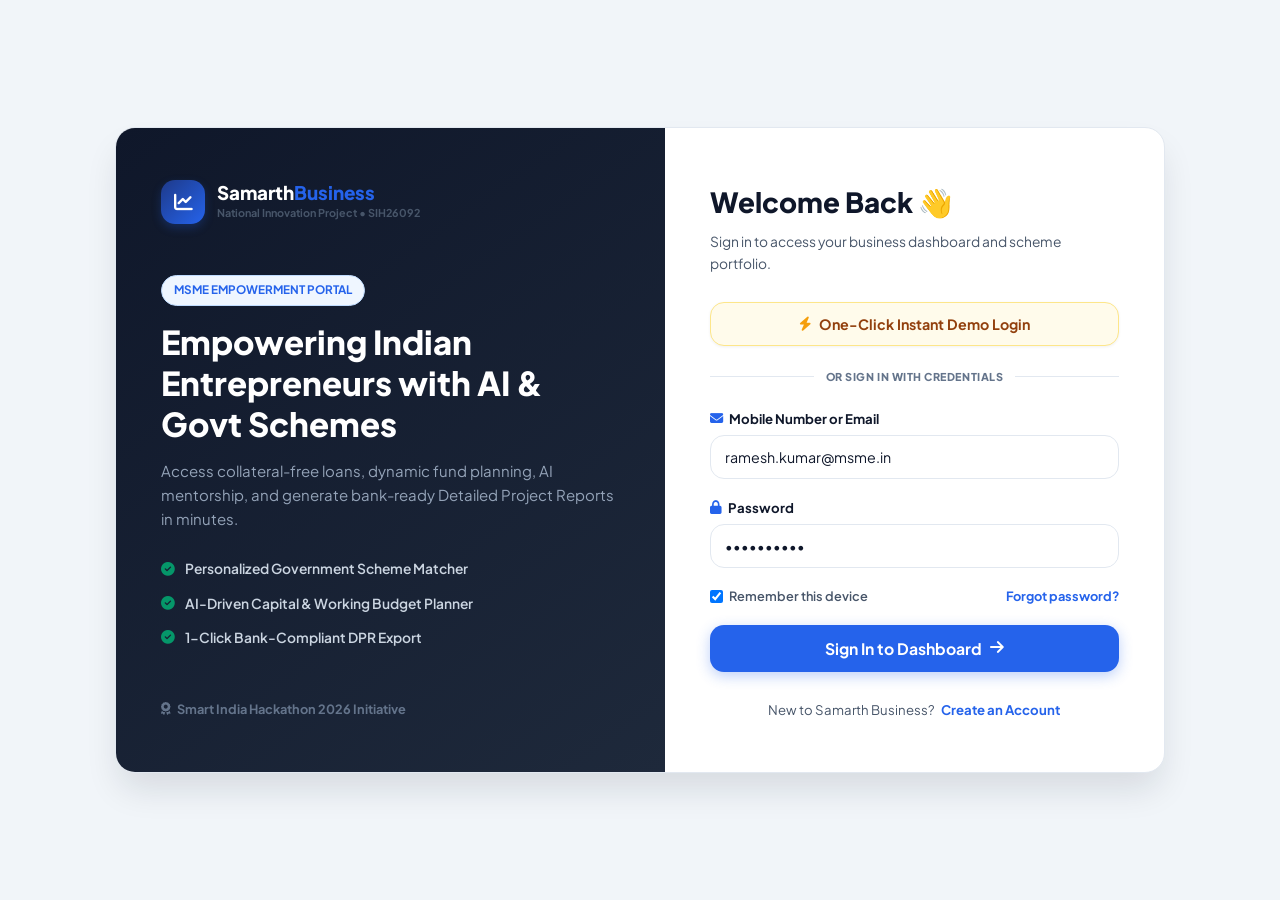
==== dashboard.html @ b52a78ce "feat: multi-page flow (login, dashboard, scheme-detail), AI dynamic budgeting & simplified Bank DPR" ====
<!DOCTYPE html>
<html lang="en">
<head>
    <meta charset="UTF-8">
    <meta name="viewport" content="width=device-width, initial-scale=1.0">
    <title>Enterprise Dashboard | Samarth Business (SIH26092)</title>

    <!-- Google Fonts: Plus Jakarta Sans -->
    <link rel="preconnect" href="https://fonts.googleapis.com">
    <link rel="preconnect" href="https://fonts.gstatic.com" crossorigin>
    <link href="https://fonts.googleapis.com/css2?family=Plus+Jakarta+Sans:wght@400;500;600;700;800&display=swap" rel="stylesheet">

    <!-- Font Awesome Icons -->
    <link rel="stylesheet" href="https://cdnjs.cloudflare.com/ajax/libs/font-awesome/6.5.1/css/all.min.css">
    <link rel="stylesheet" href="style.css">
</head>

<body>

    <!-- Toast Notification Container -->
    <div id="toast-container" class="toast-container"></div>

    <!-- ================= NAVBAR ================= -->
    <header class="navbar">
        <div class="brand">
            <div class="brand-icon">
                <i class="fa-solid fa-chart-line"></i>
            </div>
            <div>
                <h2>Samarth<span>Business</span></h2>
                <span class="sub-brand">Enterprise Dashboard • SIH26092</span>
            </div>
        </div>

        <nav class="nav-links">
            <a href="#schemes"><i class="fa-solid fa-landmark"></i> <span>Govt Schemes</span></a>
            <a href="#fund-planner"><i class="fa-solid fa-calculator"></i> <span>AI Fund Planner</span></a>
            <a href="#assistant"><i class="fa-solid fa-robot"></i> <span>AI Co-Pilot</span></a>
            <a href="#business"><i class="fa-solid fa-wallet"></i> <span>Business Ledger</span></a>
        </nav>

        <div class="nav-actions">
            <!-- User Profile Greeting & Logout -->
            <div class="user-greeting-badge">
                <i class="fa-regular fa-circle-user"></i>
                <span id="user-display-name">Ramesh Kumar</span>
            </div>
            <button id="open-dpr-nav-btn" class="btn btn-sm btn-secondary">
                <i class="fa-solid fa-file-pdf" style="color: #e11d48;"></i> <span>Bank DPR</span>
            </button>
            <button id="logout-btn" class="btn btn-sm btn-outline-danger">
                <i class="fa-solid fa-right-from-bracket"></i> <span>Logout</span>
            </button>
        </div>
    </header>


    <!-- ================= HERO ================= -->
    <section class="hero" id="home">
        <div class="hero-content">
            <div class="hero-badge">
                <span class="pulse-dot"></span>
                <span>Smart India Hackathon • SIH26092 Enterprise Hub</span>
            </div>

            <h1>
                Launch, Fund &<br>
                <span class="gradient-text">Scale Your Business.</span>
            </h1>

            <p>
                Explore collateral-free government schemes, ask AI to dynamically generate your working capital budget, and download bank-compliant 1-page Detailed Project Reports (DPR).
            </p>

            <div class="hero-buttons">
                <a href="#fund-planner" class="btn btn-primary btn-lg">
                    <i class="fa-solid fa-robot"></i> <span>AI Smart Budget Planner</span>
                </a>
                <a href="#schemes" class="btn btn-secondary btn-lg">
                    <i class="fa-solid fa-landmark"></i> <span>Explore Schemes</span>
                </a>
            </div>

            <div class="hero-highlights-strip">
                <div class="strip-item"><i class="fa-solid fa-check-circle"></i> AI-Optimized Budgeting</div>
                <div class="strip-item"><i class="fa-solid fa-check-circle"></i> 15% - 35% Govt Subsidies</div>
                <div class="strip-item"><i class="fa-solid fa-check-circle"></i> Simplified Bank DPR</div>
            </div>
        </div>

        <div class="hero-dashboard-preview">
            <div class="preview-header">
                <div class="window-dots">
                    <span></span><span></span><span></span>
                </div>
                <span class="preview-title"><i class="fa-solid fa-circle-check" style="color: var(--emerald);"></i> Live Business Readiness</span>
            </div>

            <div class="preview-cards">
                <div class="p-card stat-blue">
                    <div class="p-card-header">
                        <span>SCHEME ELIGIBILITY</span>
                        <i class="fa-solid fa-award"></i>
                    </div>
                    <h4>PMEGP & Mudra Loan Fit</h4>
                    <div class="badge-pill pill-success"><i class="fa-solid fa-circle-check"></i> 90% Match Score</div>
                </div>

                <div class="p-card stat-emerald">
                    <div class="p-card-header">
                        <span>AI CAPITAL ALLOCATION</span>
                        <i class="fa-solid fa-chart-pie"></i>
                    </div>
                    <h4>Total Budget: ₹6,50,000</h4>
                    <div class="progress-bar-mini">
                        <div class="fill" style="width: 80%;"></div>
                    </div>
                    <small>AI optimized for Retail / Grocery Trade</small>
                </div>

                <div class="p-card stat-purple">
                    <div class="p-card-header">
                        <span>BANK PROPOSAL</span>
                        <i class="fa-solid fa-file-pdf" style="color: var(--rose);"></i>
                    </div>
                    <h4>"1-Page Bank DPR Ready"</h4>
                    <p class="p-subtext">Click below to generate and save clean PDF.</p>
                </div>
            </div>
        </div>
    </section>


    <!-- ================= PROFILE ================= -->
    <section class="profile-section" id="profile">
        <div class="section-heading">
            <span class="section-tag">STEP 1 • ENTERPRISE PROFILE</span>
            <h2>Business & Promoter Information</h2>
            <p>Your details help our AI customize your capital allocation and identify eligible government subsidies.</p>
        </div>

        <div class="profile-card-wrapper">
            <form id="profile-form" class="form-grid">
                <div class="form-group">
                    <label for="prof-name"><i class="fa-regular fa-user"></i> Full Name</label>
                    <input type="text" id="prof-name" placeholder="e.g. Ramesh Kumar" required value="Ramesh Kumar">
                </div>

                <div class="form-group">
                    <label for="prof-contact"><i class="fa-solid fa-phone"></i> Mobile Number / Email</label>
                    <input type="text" id="prof-contact" placeholder="e.g. 9876543210" required value="9876543210">
                </div>

                <div class="form-group">
                    <label for="prof-stage"><i class="fa-solid fa-rocket"></i> Business Stage</label>
                    <select id="prof-stage">
                        <option value="New Business">New Business (Idea / Startup)</option>
                        <option value="Existing Business">Existing Business (Expansion)</option>
                    </select>
                </div>

                <div class="form-group">
                    <label for="prof-category"><i class="fa-solid fa-users"></i> Social Category (For Subsidies)</label>
                    <select id="prof-category">
                        <option value="General">General</option>
                        <option value="OBC">OBC (Other Backward Class)</option>
                        <option value="SC/ST">SC / ST (Special Benefits)</option>
                        <option value="Women Entrepreneur">Women Entrepreneur</option>
                        <option value="Minority">Minority Community</option>
                    </select>
                </div>

                <div class="form-group">
                    <label for="prof-interest"><i class="fa-solid fa-store"></i> Industry / Sector</label>
                    <input type="text" id="prof-interest" placeholder="e.g. Grocery, Garments, Cloud Kitchen, Services" value="Grocery & Retail Store">
                </div>

                <div class="form-group">
                    <label for="prof-savings"><i class="fa-solid fa-piggy-bank"></i> Own Investment / Savings (₹)</label>
                    <input type="number" id="prof-savings" placeholder="e.g. 150000" value="150000">
                </div>

                <div class="form-group">
                    <label for="prof-income"><i class="fa-solid fa-receipt"></i> Annual Family Income (₹)</label>
                    <input type="number" id="prof-income" placeholder="e.g. 300000" value="300000">
                </div>

                <div class="form-group">
                    <label for="prof-location"><i class="fa-solid fa-location-dot"></i> City & State</label>
                    <input type="text" id="prof-location" placeholder="e.g. Lucknow, Uttar Pradesh" value="Lucknow, Uttar Pradesh">
                </div>

                <div class="form-actions-full">
                    <button type="submit" class="btn btn-primary btn-lg">
                        <i class="fa-solid fa-check"></i> Save & Sync with AI Planner
                    </button>
                    <span class="security-note"><i class="fa-solid fa-lock"></i> Saved securely in your browser session.</span>
                </div>
            </form>
        </div>
    </section>


    <!-- ================= SCHEMES ================= -->
    <section class="schemes-section" id="schemes">
        <div class="section-heading">
            <span class="section-tag">STEP 2 • GOVERNMENT SCHEMES</span>
            <h2>Curated Government Schemes</h2>
            <p>Tap on any scheme to open its dedicated guidelines page with document checklists and official application portals:</p>
        </div>

        <!-- Scheme Filters -->
        <div class="scheme-filters">
            <button class="filter-btn active" data-filter="all"><i class="fa-solid fa-list"></i> All Schemes</button>
            <button class="filter-btn" data-filter="loan"><i class="fa-solid fa-shield"></i> Collateral-Free Loans</button>
            <button class="filter-btn" data-filter="subsidy"><i class="fa-solid fa-tags"></i> Government Subsidies</button>
            <button class="filter-btn" data-filter="micro"><i class="fa-solid fa-cart-shopping"></i> Micro / Street Retail</button>
        </div>

        <div class="scheme-grid" id="scheme-list-container">
            <!-- Populated dynamically via script.js -->
        </div>
    </section>


    <!-- ================= FUND PLANNER WITH AI BUDGETING ================= -->
    <section class="fund-section" id="fund-planner">
        <div class="section-heading">
            <span class="section-tag">STEP 3 • AI CAPITAL ARCHITECT</span>
            <h2>AI-Powered Capital Utilization Planner</h2>
            <p>Chat with AI or specify your trade to automatically calculate industry-specific capital allocation:</p>
        </div>

        <!-- AI Budget Prompt Box -->
        <div class="ai-budget-prompt-card">
            <div class="ai-prompt-header">
                <div class="prompt-icon"><i class="fa-solid fa-brain"></i></div>
                <div>
                    <h3>Ask AI to Plan Your Budget</h3>
                    <p>Describe your business idea and target budget, and our AI will calculate the ideal allocation for stock, machinery, and reserve.</p>
                </div>
            </div>

            <div class="ai-prompt-input-row">
                <input type="text" id="ai-budget-trade-input" placeholder="e.g. I want to start a small Grocery Store with ₹5 Lakhs, or a Cloud Kitchen with ₹3 Lakhs...">
                <button id="ai-generate-budget-btn" class="btn btn-primary">
                    <i class="fa-solid fa-wand-magic-sparkles"></i> <span>Generate AI Budget</span>
                </button>
            </div>

            <!-- Quick Trade Chips -->
            <div class="trade-preset-chips">
                <span class="trade-chip" data-trade="grocery" data-amount="500000"><i class="fa-solid fa-store"></i> Retail Grocery Shop (₹5L)</span>
                <span class="trade-chip" data-trade="food" data-amount="350000"><i class="fa-solid fa-utensils"></i> Cloud Kitchen / Fast Food (₹3.5L)</span>
                <span class="trade-chip" data-trade="manufacturing" data-amount="1000000"><i class="fa-solid fa-gears"></i> Small Fabrication / Mfg (₹10L)</span>
                <span class="trade-chip" data-trade="garments" data-amount="450000"><i class="fa-solid fa-shirt"></i> Garment Boutique (₹4.5L)</span>
            </div>

            <!-- AI Recommendation Insight Banner (Hidden by default, shown when AI runs) -->
            <div id="ai-budget-explanation" class="ai-explanation-box" style="display: none;">
                <i class="fa-solid fa-lightbulb"></i>
                <div id="ai-explanation-text">
                    <!-- Dynamic text inserted by script.js -->
                </div>
            </div>
        </div>

        <div class="fund-dashboard">
            <!-- Left: Dynamic Inputs -->
            <div class="fund-inputs-card">
                <h3><i class="fa-solid fa-sliders"></i> Capital Inputs</h3>

                <div class="slider-control">
                    <div class="slider-header">
                        <label>Expected / Sanctioned Bank Loan</label>
                        <span id="display-loan-amount" class="stat-highlight">₹5,00,000</span>
                    </div>
                    <input type="range" id="loan-range" min="50000" max="2500000" step="25000" value="500000">
                    <small class="slider-hint">Drag slider to adjust expected loan amount</small>
                </div>

                <div class="slider-control">
                    <div class="slider-header">
                        <label>Your Personal Investment (Savings)</label>
                        <span id="display-savings-amount" class="stat-highlight">₹1,50,000</span>
                    </div>
                    <input type="range" id="savings-range" min="10000" max="1000000" step="10000" value="150000">
                    <small class="slider-hint">Drag slider to set your personal equity contribution</small>
                </div>

                <div class="total-funds-display">
                    <div>
                        <span>TOTAL WORKING CAPITAL</span>
                        <h2 id="total-fund-value">₹6,50,000</h2>
                    </div>
                    <div class="badge-pill pill-indigo">
                        <i class="fa-solid fa-calculator"></i> Live Calculated
                    </div>
                </div>

                <!-- 1-Click Simplified Bank DPR CTA Button -->
                <div class="dpr-cta-box">
                    <div>
                        <strong>Simplified 1-Page Bank DPR</strong>
                        <p>Export a clean, simplified Detailed Project Report for bank loan credit approval.</p>
                    </div>
                    <button id="open-dpr-modal-btn" class="btn btn-primary">
                        <i class="fa-solid fa-file-pdf"></i> View & Download Bank DPR (PDF)
                    </button>
                </div>
            </div>

            <!-- Right: Dynamic Visual Allocation -->
            <div class="fund-breakdown-card">
                <div class="breakdown-header">
                    <h3><i class="fa-solid fa-chart-pie"></i> Capital Allocation Breakdown</h3>
                    <span id="current-trade-badge" class="badge-pill pill-indigo">Standard MSME Model</span>
                </div>

                <div class="breakdown-list" id="allocation-items">
                    <!-- Dynamic rows inserted by script.js -->
                </div>
            </div>
        </div>
    </section>


    <!-- ================= AI ASSISTANT ================= -->
    <section class="assistant-section" id="assistant">
        <div class="assistant-wrapper">
            <div class="assistant-header">
                <div class="ai-avatar">
                    <i class="fa-solid fa-robot"></i>
                </div>
                <div>
                    <h2>Samarth AI Business Advisor</h2>
                    <p>24/7 intelligent answers on Indian business regulations, loan guidelines, and retail strategies.</p>
                </div>
                <div class="ai-status">
                    <span class="online-indicator"></span> Online 24/7
                </div>
            </div>

            <!-- Chat Window -->
            <div class="chat-viewport" id="chat-messages">
                <div class="chat-bubble bot">
                    <div class="bubble-icon"><i class="fa-solid fa-robot"></i></div>
                    <div class="bubble-content">
                        <strong>Hello!</strong> I am your Samarth AI Business Assistant. You can ask me about government schemes, bank DPR requirements, or tell me your business idea so I can customize your budget!
                    </div>
                </div>
            </div>

            <!-- Quick Suggestions -->
            <div class="suggestion-chips">
                <span class="chip" data-prompt="What are the eligibility criteria for Mudra Loan?"><i class="fa-solid fa-hand-holding-dollar"></i> Mudra Loan eligibility</span>
                <span class="chip" data-prompt="How much subsidy is provided under PMEGP scheme?"><i class="fa-solid fa-percent"></i> PMEGP subsidy details</span>
                <span class="chip" data-prompt="How to calculate retail profit margin?"><i class="fa-solid fa-coins"></i> Margin calculation</span>
                <span class="chip" data-prompt="What are the requirements for a bank DPR report?"><i class="fa-solid fa-file-invoice"></i> Bank DPR checklist</span>
            </div>

            <!-- Input Box -->
            <div class="chat-input-bar">
                <input type="text" id="ai-user-query" placeholder="Ask any question about schemes, bank loans, or retail business...">
                <button id="ai-submit-btn" class="btn btn-primary">
                    <span>Send</span> <i class="fa-solid fa-paper-plane"></i>
                </button>
            </div>
        </div>
    </section>


    <!-- ================= BUSINESS MANAGEMENT ================= -->
    <section class="business-section" id="business">
        <div class="section-heading">
            <span class="section-tag">DAILY BOOKKEEPING</span>
            <h2>Business Health & Financial Ledger</h2>
            <p>Record daily sales and overheads to automatically monitor your operating margins and net profit:</p>
        </div>

        <div class="business-dashboard-grid">
            <div class="kpi-card stat-sales">
                <div class="kpi-top">
                    <span>TOTAL SALES</span>
                    <i class="fa-solid fa-arrow-trend-up"></i>
                </div>
                <h3 id="stat-sales-val">₹85,000</h3>
                <span class="trend-badge positive">+14.2% Growth</span>
            </div>

            <div class="kpi-card stat-purchases">
                <div class="kpi-top">
                    <span>INVENTORY PURCHASES</span>
                    <i class="fa-solid fa-boxes-stacked"></i>
                </div>
                <h3 id="stat-purchases-val">₹48,000</h3>
                <span class="trend-badge neutral">Stock Maintained</span>
            </div>

            <div class="kpi-card stat-expenses">
                <div class="kpi-top">
                    <span>OPERATING EXPENSES</span>
                    <i class="fa-solid fa-receipt"></i>
                </div>
                <h3 id="stat-expenses-val">₹11,000</h3>
                <span class="trend-badge warning">Rent & Utilities</span>
            </div>

            <div class="kpi-card stat-profit">
                <div class="kpi-top">
                    <span>ESTIMATED NET PROFIT</span>
                    <i class="fa-solid fa-circle-check"></i>
                </div>
                <h3 id="stat-profit-val">₹26,000</h3>
                <span class="trend-badge positive font-bold">Healthy Margin (30.5%)</span>
            </div>
        </div>

        <!-- Quick Entry Form -->
        <div class="quick-entry-container">
            <h4><i class="fa-solid fa-plus-circle"></i> Quick Transaction Logger</h4>
            <div class="quick-form-row">
                <input type="text" id="txn-desc" placeholder="Description (e.g. Supplier payment, Shop rent)">
                <select id="txn-type">
                    <option value="sale">Sale / Revenue (Income +)</option>
                    <option value="purchase">Inventory Purchase (Stock -)</option>
                    <option value="expense">Operating Expense (Rent/Bills -)</option>
                </select>
                <input type="number" id="txn-amount" placeholder="Amount (₹)">
                <button id="add-txn-btn" class="btn btn-secondary">
                    <i class="fa-solid fa-plus"></i> Record Entry
                </button>
            </div>
        </div>
    </section>


    <!-- ================= FOOTER ================= -->
    <footer class="footer">
        <div class="footer-inner">
            <div class="footer-brand">
                <div class="brand">
                    <div class="brand-icon">
                        <i class="fa-solid fa-chart-line"></i>
                    </div>
                    <div>
                        <h2>Samarth<span>Business</span></h2>
                        <span class="sub-brand">National Project • SIH26092</span>
                    </div>
                </div>
                <p>Empowering micro and small enterprises across India with AI-powered capital budgeting, scheme linkage, and bank proposals.</p>
            </div>

            <div class="footer-links">
                <strong>Platform Navigation</strong>
                <a href="#schemes">Government Schemes</a>
                <a href="#fund-planner">AI Fund Planner</a>
                <a href="#assistant">AI Assistant</a>
                <a href="#business">Business Ledger</a>
            </div>

            <div class="footer-official">
                <strong>Smart India Hackathon</strong>
                <p class="sih-tag"><i class="fa-solid fa-award"></i> Problem Statement ID: SIH26092</p>
                <p class="copyright">© 2026 Samarth Business Platform. Dedicated to Indian MSME growth.</p>
            </div>
        </div>
    </footer>


    <!-- ==========================================================================
         SIMPLIFIED OFFICIAL BANK DPR (DETAILED PROJECT REPORT) MODAL
         ========================================================================== -->
    <div id="dpr-modal-overlay" class="dpr-modal-overlay">
        <div class="dpr-modal-content">
            <!-- Modal Actions Bar (Hidden in Print) -->
            <div class="dpr-modal-bar no-print">
                <div class="dpr-modal-title">
                    <i class="fa-solid fa-file-pdf" style="color: var(--rose);"></i>
                    <span>Simplified Bank DPR (1-Page Credit Report)</span>
                </div>
                <div class="dpr-modal-buttons">
                    <button id="dpr-print-btn" class="btn btn-primary btn-sm">
                        <i class="fa-solid fa-print"></i> Print / Save as PDF
                    </button>
                    <button id="dpr-close-btn" class="btn btn-secondary btn-sm">
                        <i class="fa-solid fa-xmark"></i> Close
                    </button>
                </div>
            </div>

            <!-- Simplified Printable Official Bank Document -->
            <div class="dpr-printable-doc" id="dpr-printable-doc">
                <div class="dpr-doc-header">
                    <div class="dpr-emblem-box">
                        <i class="fa-solid fa-landmark"></i>
                        <span>MSME CREDIT</span>
                    </div>
                    <div class="dpr-header-center">
                        <h2>PROJECT CREDIT REPORT (DPR)</h2>
                        <h4>FOR MICRO & SMALL ENTERPRISE LOAN APPLICATION</h4>
                        <p>Prepared under Samarth Business Platform • SIH26092</p>
                    </div>
                    <div class="dpr-header-meta">
                        <span id="dpr-ref-no">REF: SIH-DPR-2026-089</span>
                        <span id="dpr-date">Date: 01/10/2026</span>
                        <span class="badge-status">STATUS: SUBMISSION READY</span>
                    </div>
                </div>

                <div class="dpr-divider"></div>

                <!-- 1. Promoter & Business Details -->
                <div class="dpr-section">
                    <h3 class="dpr-sec-title">1. APPLICANT & BUSINESS PROFILE</h3>
                    <table class="dpr-table">
                        <tr>
                            <td><strong>Promoter Name:</strong></td>
                            <td id="dpr-promoter-name">Ramesh Kumar</td>
                            <td><strong>Business Stage:</strong></td>
                            <td id="dpr-promoter-stage">New Business (Startup)</td>
                        </tr>
                        <tr>
                            <td><strong>Mobile / Email:</strong></td>
                            <td id="dpr-promoter-contact">9876543210</td>
                            <td><strong>Social Category:</strong></td>
                            <td id="dpr-promoter-category">General / MSME</td>
                        </tr>
                        <tr>
                            <td><strong>Industry / Trade:</strong></td>
                            <td id="dpr-promoter-sector">Retail Grocery Store</td>
                            <td><strong>Location:</strong></td>
                            <td id="dpr-promoter-location">Lucknow, Uttar Pradesh</td>
                        </tr>
                    </table>
                </div>

                <!-- 2. Project Cost & Means of Finance -->
                <div class="dpr-section">
                    <h3 class="dpr-sec-title">2. MEANS OF FINANCE</h3>
                    <table class="dpr-table">
                        <thead>
                            <tr>
                                <th>Funding Component</th>
                                <th>Amount (₹)</th>
                                <th>Share (%)</th>
                                <th>Financing Remarks</th>
                            </tr>
                        </thead>
                        <tbody>
                            <tr>
                                <td><strong>Promoter's Equity (Own Savings)</strong></td>
                                <td id="dpr-val-savings">₹1,50,000</td>
                                <td id="dpr-pct-savings">23.08%</td>
                                <td>Promoter Margin Money (Available in Account)</td>
                            </tr>
                            <tr>
                                <td><strong>Term / Working Capital Loan Required</strong></td>
                                <td id="dpr-val-loan">₹5,00,000</td>
                                <td id="dpr-pct-loan">76.92%</td>
                                <td>Requested Credit Facility from Bank</td>
                            </tr>
                            <tr class="table-total-row">
                                <td><strong>TOTAL PROJECT OUTLAY</strong></td>
                                <td id="dpr-val-total">₹6,50,000</td>
                                <td>100.00%</td>
                                <td><strong>Debt-Equity Ratio: <span id="dpr-der-ratio">3.33 : 1</span></strong></td>
                            </tr>
                        </tbody>
                    </table>
                </div>

                <!-- 3. Simplified Budget Allocation -->
                <div class="dpr-section">
                    <h3 class="dpr-sec-title">3. CAPITAL ALLOCATION & UTILIZATION</h3>
                    <table class="dpr-table">
                        <thead>
                            <tr>
                                <th>Item Description</th>
                                <th>Allocation Purpose</th>
                                <th>Share (%)</th>
                                <th>Amount (₹)</th>
                            </tr>
                        </thead>
                        <tbody id="dpr-allocation-tbody">
                            <!-- Populated dynamically via script.js -->
                        </tbody>
                    </table>
                </div>

                <!-- 4. Government Scheme & Subsidy Linkage -->
                <div class="dpr-section">
                    <h3 class="dpr-sec-title">4. GOVERNMENT SCHEME LINKAGE</h3>
                    <div class="dpr-scheme-box">
                        <div class="dpr-scheme-col">
                            <strong>Target Scheme:</strong>
                            <span id="dpr-scheme-name">Pradhan Mantri Mudra Yojana (PMMY)</span>
                        </div>
                        <div class="dpr-scheme-col">
                            <strong>Subsidy / Benefit:</strong>
                            <span id="dpr-scheme-subsidy" style="color: #059669; font-weight: 700;">Collateral-Free Institutional Loan</span>
                        </div>
                        <div class="dpr-scheme-col">
                            <strong>Security Status:</strong>
                            <span>Exempt under CGTMSE / PMMY Guidelines</span>
                        </div>
                    </div>
                </div>

                <!-- 5. Simplified Signatures -->
                <div class="dpr-section dpr-sign-section">
                    <div class="dpr-sign-box">
                        <p>I confirm that the above project cost and funding figures reflect my business requirements.</p>
                        <div class="dpr-sign-line">
                            <strong>Signature of Applicant</strong>
                        </div>
                    </div>

                    <div class="dpr-sign-box">
                        <p>Verified for credit appraisal under MSME Priority Sector Lending.</p>
                        <div class="dpr-sign-line">
                            <strong>Branch Manager / Credit Officer Stamp</strong>
                        </div>
                    </div>
                </div>

                <div class="dpr-footer-note">
                    <p>Report generated via Samarth Business Platform (SIH26092). Formatted to standard Indian Banking Credit Guidelines.</p>
                </div>
            </div>
        </div>
    </div>

    <script src="script.js"></script>
    <script>
        // Check session: if not logged in, redirect to login.html
        const session = localStorage.getItem("samarth_user_session");
        if (!session) {
            window.location.href = "login.html";
        } else {
            try {
                const user = JSON.parse(session);
                if (user.name) {
                    document.getElementById("user-display-name").textContent = user.name;
                    const profName = document.getElementById("prof-name");
                    if (profName && !profName.value) profName.value = user.name;
                }
            } catch(e) {}
        }

        // Logout
        document.getElementById("logout-btn").addEventListener("click", () => {
            localStorage.removeItem("samarth_user_session");
            window.location.href = "login.html";
        });
    </script>
</body>
</html>
---- style.css ----
/* ==========================================================================
   SAMARTH BUSINESS (SIH26092) - COMPREHENSIVE MULTI-PAGE STYLESHEET
   ========================================================================== */

:root {
    --primary: #2563eb;
    --primary-hover: #1d4ed8;
    --primary-light: #eff6ff;
    --primary-glow: rgba(37, 99, 235, 0.15);

    --dark: #0f172a;
    --slate: #1e293b;
    --text-main: #1e293b;
    --text-muted: #475569;
    --text-light: #64748b;

    --bg-page: #f8fafc;
    --bg-card: #ffffff;
    --bg-card-subtle: #f1f5f9;

    --emerald: #059669;
    --emerald-light: #ecfdf5;
    --purple: #7c3aed;
    --purple-light: #f5f3ff;
    --amber: #d97706;
    --amber-light: #fffbeb;
    --rose: #e11d48;
    --rose-light: #fff1f2;

    --border: #e2e8f0;
    --border-hover: #cbd5e1;

    --radius-sm: 8px;
    --radius-md: 14px;
    --radius-lg: 20px;
    --radius-full: 9999px;

    --shadow-sm: 0 1px 3px 0 rgba(0, 0, 0, 0.06);
    --shadow-md: 0 4px 10px -2px rgba(15, 23, 42, 0.08);
    --shadow-lg: 0 12px 28px -4px rgba(15, 23, 42, 0.09);
    --shadow-xl: 0 20px 35px -5px rgba(15, 23, 42, 0.12);

    --font: 'Plus Jakarta Sans', system-ui, -apple-system, sans-serif;
    --transition: all 0.25s cubic-bezier(0.4, 0, 0.2, 1);
}

/* Base Reset */
* {
    margin: 0;
    padding: 0;
    box-sizing: border-box;
}

html {
    scroll-behavior: smooth;
    font-size: 15px;
}

body {
    font-family: var(--font);
    background-color: var(--bg-page);
    color: var(--text-main);
    line-height: 1.6;
    overflow-x: hidden;
    -webkit-font-smoothing: antialiased;
}

a {
    text-decoration: none;
    color: inherit;
    transition: var(--transition);
}

button, input, select {
    font-family: inherit;
}

/* Typography & Titles */
.gradient-text {
    background: linear-gradient(135deg, #1d4ed8 0%, #2563eb 50%, #059669 100%);
    -webkit-background-clip: text;
    -webkit-text-fill-color: transparent;
}

.section-heading {
    margin-bottom: 2.5rem;
}

.section-heading.text-center {
    text-align: center;
}

.section-heading h2 {
    font-size: 2.1rem;
    font-weight: 800;
    color: var(--dark);
    letter-spacing: -0.02em;
    margin-top: 0.5rem;
    margin-bottom: 0.5rem;
}

.section-heading p {
    font-size: 1.05rem;
    color: var(--text-muted);
    max-width: 650px;
}

.section-heading.text-center p {
    margin-left: auto;
    margin-right: auto;
}

.section-tag {
    display: inline-block;
    font-size: 0.78rem;
    font-weight: 800;
    text-transform: uppercase;
    letter-spacing: 0.08em;
    color: var(--primary);
    background: var(--primary-light);
    padding: 5px 14px;
    border-radius: var(--radius-full);
    border: 1px solid #bfdbfe;
}

/* Buttons */
.btn {
    display: inline-flex;
    align-items: center;
    justify-content: center;
    gap: 8px;
    font-weight: 700;
    font-size: 0.95rem;
    padding: 11px 22px;
    border-radius: var(--radius-md);
    cursor: pointer;
    border: none;
    transition: var(--transition);
    text-align: center;
}

.btn-sm {
    padding: 8px 16px;
    font-size: 0.85rem;
}

.btn-lg {
    padding: 14px 26px;
    font-size: 1.05rem;
}

.btn-primary {
    background: var(--primary);
    color: #ffffff;
    box-shadow: 0 4px 14px rgba(37, 99, 235, 0.3);
}

.btn-primary:hover {
    background: var(--primary-hover);
    transform: translateY(-2px);
    box-shadow: 0 6px 20px rgba(37, 99, 235, 0.4);
}

.btn-secondary {
    background: #ffffff;
    color: var(--dark);
    border: 1.5px solid var(--border);
    box-shadow: var(--shadow-sm);
}

.btn-secondary:hover {
    background: var(--bg-card-subtle);
    border-color: var(--border-hover);
    transform: translateY(-2px);
}

.btn-outline-danger {
    background: #ffffff;
    color: var(--rose);
    border: 1.5px solid #fecdd3;
}

.btn-outline-danger:hover {
    background: var(--rose-light);
    border-color: var(--rose);
}

.full-btn {
    width: 100%;
}

/* Badges */
.badge-pill {
    display: inline-flex;
    align-items: center;
    gap: 6px;
    padding: 5px 12px;
    font-size: 0.78rem;
    font-weight: 700;
    border-radius: var(--radius-full);
}

.pill-success {
    background: var(--emerald-light);
    color: var(--emerald);
    border: 1px solid #a7f3d0;
}

.pill-indigo {
    background: var(--primary-light);
    color: var(--primary);
    border: 1px solid #bfdbfe;
}

/* Navbar */
.navbar {
    position: sticky;
    top: 0;
    z-index: 1000;
    display: flex;
    align-items: center;
    justify-content: space-between;
    padding: 0.9rem 6%;
    background: rgba(255, 255, 255, 0.95);
    backdrop-filter: blur(12px);
    -webkit-backdrop-filter: blur(12px);
    border-bottom: 1px solid var(--border);
}

.brand {
    display: flex;
    align-items: center;
    gap: 12px;
}

.brand-icon {
    width: 44px;
    height: 44px;
    border-radius: var(--radius-md);
    background: linear-gradient(135deg, #1e3a8a 0%, #2563eb 100%);
    color: #ffffff;
    display: flex;
    align-items: center;
    justify-content: center;
    font-size: 1.25rem;
    box-shadow: 0 4px 10px rgba(37, 99, 235, 0.25);
}

.brand h2 {
    font-size: 1.25rem;
    font-weight: 800;
    color: var(--dark);
    line-height: 1.1;
}

.brand h2 span {
    color: var(--primary);
}

.sub-brand {
    font-size: 0.72rem;
    color: var(--text-muted);
    font-weight: 700;
    display: block;
}

.nav-links {
    display: flex;
    align-items: center;
    gap: 1.2rem;
}

.nav-links a {
    font-size: 0.9rem;
    font-weight: 700;
    color: var(--text-muted);
    display: flex;
    align-items: center;
    gap: 6px;
    padding: 6px 12px;
    border-radius: var(--radius-sm);
}

.nav-links a:hover {
    color: var(--primary);
    background: var(--primary-light);
}

.nav-actions {
    display: flex;
    align-items: center;
    gap: 12px;
}

.user-greeting-badge {
    display: flex;
    align-items: center;
    gap: 8px;
    padding: 6px 14px;
    background: var(--bg-card-subtle);
    border: 1px solid var(--border);
    border-radius: var(--radius-full);
    font-size: 0.88rem;
    font-weight: 700;
    color: var(--dark);
}

.user-greeting-badge i {
    color: var(--primary);
}

/* ==========================================================================
   AUTHENTICATION PAGE STYLES (LOGIN.HTML)
   ========================================================================== */
.auth-body {
    background: #f1f5f9;
    min-height: 100vh;
    display: flex;
    align-items: center;
    justify-content: center;
    padding: 20px;
}

.auth-container {
    background: #ffffff;
    border-radius: var(--radius-lg);
    box-shadow: var(--shadow-xl);
    border: 1px solid var(--border);
    max-width: 1050px;
    width: 100%;
    display: grid;
    grid-template-columns: 1.1fr 1fr;
    overflow: hidden;
}

.auth-banner {
    background: linear-gradient(145deg, #0f172a 0%, #1e293b 100%);
    color: #ffffff;
    padding: 3.5rem 3rem;
    display: flex;
    flex-direction: column;
    justify-content: space-between;
    position: relative;
}

.auth-banner .brand h2 { color: #ffffff; }

.auth-banner-content {
    margin: 2.5rem 0;
}

.auth-banner-content h1 {
    font-size: 2.2rem;
    font-weight: 800;
    line-height: 1.25;
    margin: 1rem 0 1rem;
}

.auth-banner-content p {
    font-size: 1rem;
    color: #94a3b8;
    line-height: 1.6;
    margin-bottom: 1.8rem;
}

.auth-features-list {
    display: flex;
    flex-direction: column;
    gap: 12px;
}

.auth-features-list div {
    display: flex;
    align-items: center;
    gap: 10px;
    font-size: 0.92rem;
    font-weight: 600;
    color: #cbd5e1;
}

.auth-features-list i {
    color: var(--emerald);
}

.auth-footer-tag {
    font-size: 0.85rem;
    color: #64748b;
    font-weight: 700;
    display: flex;
    align-items: center;
    gap: 6px;
}

.auth-card {
    padding: 3.5rem 3rem;
    display: flex;
    flex-direction: column;
    justify-content: center;
}

.auth-card-header h2 {
    font-size: 1.85rem;
    font-weight: 800;
    color: var(--dark);
    margin-bottom: 6px;
}

.auth-card-header p {
    font-size: 0.92rem;
    color: var(--text-muted);
    margin-bottom: 1.8rem;
}

.demo-login-btn {
    width: 100%;
    background: #fffbeb;
    border: 1.5px solid #fde68a;
    color: #92400e;
    font-size: 0.95rem;
    padding: 12px;
    border-radius: var(--radius-md);
    margin-bottom: 1.5rem;
}

.demo-login-btn:hover {
    background: #fef3c7;
    border-color: #f59e0b;
}

.auth-divider {
    display: flex;
    align-items: center;
    text-align: center;
    margin-bottom: 1.5rem;
}

.auth-divider::before,
.auth-divider::after {
    content: '';
    flex: 1;
    border-bottom: 1px solid var(--border);
}

.auth-divider span {
    padding: 0 12px;
    font-size: 0.72rem;
    font-weight: 800;
    color: var(--text-light);
    letter-spacing: 0.05em;
}

.auth-form {
    display: flex;
    flex-direction: column;
    gap: 1.2rem;
}

.auth-options {
    display: flex;
    justify-content: space-between;
    align-items: center;
    font-size: 0.85rem;
}

.remember-label {
    display: flex;
    align-items: center;
    gap: 6px;
    color: var(--text-muted);
    font-weight: 600;
    cursor: pointer;
}

.forgot-link {
    color: var(--primary);
    font-weight: 700;
}

.auth-switch {
    margin-top: 1.8rem;
    text-align: center;
    font-size: 0.88rem;
    color: var(--text-muted);
}

.auth-switch a {
    color: var(--primary);
    font-weight: 700;
    margin-left: 4px;
}

/* ==========================================================================
   AI-POWERED SMART BUDGET GENERATOR SECTION
   ========================================================================== */
.ai-budget-prompt-card {
    background: #ffffff;
    border: 1.5px solid #bfdbfe;
    border-radius: var(--radius-lg);
    padding: 2rem 2.2rem;
    margin-bottom: 2.5rem;
    box-shadow: 0 4px 20px -2px rgba(37, 99, 235, 0.08);
}

.ai-prompt-header {
    display: flex;
    align-items: center;
    gap: 14px;
    margin-bottom: 1.2rem;
}

.prompt-icon {
    width: 48px;
    height: 48px;
    border-radius: var(--radius-md);
    background: linear-gradient(135deg, #1d4ed8 0%, #3b82f6 100%);
    color: #ffffff;
    display: flex;
    align-items: center;
    justify-content: center;
    font-size: 1.3rem;
    box-shadow: 0 4px 10px rgba(37, 99, 235, 0.3);
}

.ai-prompt-header h3 {
    font-size: 1.3rem;
    font-weight: 800;
    color: var(--dark);
}

.ai-prompt-header p {
    font-size: 0.92rem;
    color: var(--text-muted);
}

.ai-prompt-input-row {
    display: flex;
    gap: 12px;
    margin-bottom: 1rem;
}

.ai-prompt-input-row input {
    flex-grow: 1;
    padding: 13px 18px;
    border: 1.5px solid var(--border);
    border-radius: var(--radius-md);
    font-size: 0.95rem;
    outline: none;
    transition: var(--transition);
}

.ai-prompt-input-row input:focus {
    border-color: var(--primary);
    box-shadow: 0 0 0 3px var(--primary-glow);
}

.trade-preset-chips {
    display: flex;
    gap: 10px;
    flex-wrap: wrap;
}

.trade-chip {
    padding: 7px 14px;
    background: var(--bg-card-subtle);
    border: 1px solid var(--border);
    border-radius: var(--radius-full);
    font-size: 0.82rem;
    font-weight: 700;
    color: var(--text-muted);
    cursor: pointer;
    display: flex;
    align-items: center;
    gap: 6px;
    transition: var(--transition);
}

.trade-chip:hover {
    background: var(--primary-light);
    color: var(--primary);
    border-color: #93c5fd;
    transform: translateY(-2px);
}

.ai-explanation-box {
    margin-top: 1.2rem;
    padding: 14px 18px;
    background: #ecfdf5;
    border: 1px solid #a7f3d0;
    border-radius: var(--radius-md);
    display: flex;
    gap: 12px;
    font-size: 0.88rem;
    color: #065f46;
    line-height: 1.5;
}

.ai-explanation-box i {
    color: #059669;
    font-size: 1.2rem;
    margin-top: 2px;
}

/* ==========================================================================
   SCHEME DETAIL PAGE STYLES (SCHEME-DETAIL.HTML)
   ========================================================================== */
.detail-body {
    background: var(--bg-page);
}

.scheme-detail-container {
    padding: 3rem 6% 5rem;
    max-width: 1200px;
    margin: 0 auto;
}

.detail-header-card {
    background: #ffffff;
    border: 1px solid var(--border);
    border-radius: var(--radius-lg);
    padding: 2.8rem;
    box-shadow: var(--shadow-sm);
    margin-bottom: 2.5rem;
}

.detail-badges {
    display: flex;
    gap: 10px;
    margin-bottom: 12px;
}

.detail-header-card h1 {
    font-size: 2.4rem;
    font-weight: 800;
    color: var(--dark);
    margin-bottom: 6px;
}

.detail-ministry-text {
    font-size: 0.95rem;
    font-weight: 700;
    color: var(--text-muted);
    margin-bottom: 14px;
}

.detail-overview-text {
    font-size: 1.05rem;
    color: var(--text-muted);
    max-width: 850px;
    margin-bottom: 2rem;
}

.detail-metrics-strip {
    display: grid;
    grid-template-columns: repeat(4, 1fr);
    gap: 1.5rem;
    background: var(--bg-card-subtle);
    padding: 1.5rem;
    border-radius: var(--radius-md);
    border: 1px solid var(--border);
}

.metric-box span {
    font-size: 0.72rem;
    font-weight: 800;
    color: var(--text-light);
    letter-spacing: 0.05em;
    display: block;
}

.metric-box strong {
    font-size: 1.35rem;
    font-weight: 800;
    color: var(--dark);
}

.detail-content-grid {
    display: grid;
    grid-template-columns: 2fr 1fr;
    gap: 2.5rem;
}

.detail-card {
    background: #ffffff;
    border: 1px solid var(--border);
    border-radius: var(--radius-lg);
    padding: 2.2rem;
    box-shadow: var(--shadow-sm);
    margin-bottom: 2rem;
}

.detail-card h3 {
    font-size: 1.25rem;
    font-weight: 800;
    color: var(--dark);
    margin-bottom: 1.2rem;
    display: flex;
    align-items: center;
    gap: 10px;
}

.detail-card h3 i {
    color: var(--primary);
}

.detail-check-list {
    list-style: none;
    display: flex;
    flex-direction: column;
    gap: 10px;
}

.detail-check-list li {
    font-size: 0.95rem;
    color: var(--text-muted);
    position: relative;
    padding-left: 24px;
}

.detail-check-list li::before {
    content: "✓";
    position: absolute;
    left: 0;
    color: var(--emerald);
    font-weight: 800;
}

.checklist-hint {
    font-size: 0.88rem;
    color: var(--text-light);
    margin-bottom: 1rem;
}

.document-checklist-items {
    display: flex;
    flex-direction: column;
    gap: 10px;
}

.doc-item {
    display: flex;
    align-items: center;
    gap: 10px;
    font-size: 0.92rem;
    color: var(--dark);
    font-weight: 600;
    cursor: pointer;
    background: var(--bg-page);
    padding: 10px 14px;
    border-radius: var(--radius-sm);
    border: 1px solid var(--border);
}

.doc-item input {
    accent-color: var(--primary);
}

.application-steps {
    display: flex;
    flex-direction: column;
    gap: 1.5rem;
}

.app-step {
    display: flex;
    gap: 16px;
    align-items: flex-start;
}

.step-badge {
    width: 32px;
    height: 32px;
    border-radius: 50%;
    background: var(--primary);
    color: #ffffff;
    font-weight: 800;
    display: flex;
    align-items: center;
    justify-content: center;
    flex-shrink: 0;
}

.app-step strong {
    font-size: 0.98rem;
    color: var(--dark);
    display: block;
    margin-bottom: 3px;
}

.app-step p {
    font-size: 0.9rem;
    color: var(--text-muted);
}

.action-card-sticky {
    background: #ffffff;
    border: 1.5px solid var(--border);
    border-radius: var(--radius-lg);
    padding: 2.2rem;
    box-shadow: var(--shadow-md);
    position: sticky;
    top: 90px;
}

.action-card-sticky h3 {
    font-size: 1.25rem;
    font-weight: 800;
    color: var(--dark);
    margin-bottom: 6px;
}

.action-card-sticky p {
    font-size: 0.88rem;
    color: var(--text-muted);
    margin-bottom: 1.5rem;
}

.security-guarantee {
    display: flex;
    align-items: center;
    gap: 10px;
    font-size: 0.82rem;
    color: var(--emerald);
    background: var(--emerald-light);
    padding: 10px 14px;
    border-radius: var(--radius-md);
    margin-top: 1.5rem;
    font-weight: 700;
}

.helpline-box {
    margin-top: 1.5rem;
    padding-top: 1.2rem;
    border-top: 1px solid var(--border);
    font-size: 0.85rem;
}

.helpline-box strong {
    color: var(--dark);
}

.helpline-box p {
    color: var(--primary);
    font-weight: 800;
    margin-top: 4px;
}

/* ==========================================================================
   HERO, PROFILE, SCHEMES, AND DASHBOARD STYLES
   ========================================================================== */
.hero {
    display: grid;
    grid-template-columns: 1.2fr 0.9fr;
    gap: 4rem;
    align-items: center;
    padding: 4.5rem 6% 4rem;
    background: radial-gradient(circle at 10% 20%, rgba(37, 99, 235, 0.05) 0%, transparent 40%),
                radial-gradient(circle at 90% 80%, rgba(5, 150, 105, 0.05) 0%, transparent 40%);
}

.hero-badge {
    display: inline-flex;
    align-items: center;
    gap: 8px;
    background: #ffffff;
    border: 1px solid #bfdbfe;
    padding: 6px 14px;
    border-radius: var(--radius-full);
    font-size: 0.78rem;
    font-weight: 800;
    color: var(--primary);
    margin-bottom: 1.2rem;
    box-shadow: var(--shadow-sm);
}

.pulse-dot {
    width: 8px;
    height: 8px;
    background: var(--emerald);
    border-radius: 50%;
    box-shadow: 0 0 0 0 rgba(5, 150, 105, 0.7);
    animation: pulse 1.8s infinite;
}

@keyframes pulse {
    0% { box-shadow: 0 0 0 0 rgba(5, 150, 105, 0.7); }
    70% { box-shadow: 0 0 0 8px rgba(5, 150, 105, 0); }
    100% { box-shadow: 0 0 0 0 rgba(5, 150, 105, 0); }
}

.hero h1 {
    font-size: 3.1rem;
    font-weight: 800;
    line-height: 1.18;
    letter-spacing: -0.025em;
    color: var(--dark);
    margin-bottom: 1.1rem;
}

.hero p {
    font-size: 1.12rem;
    color: var(--text-muted);
    max-width: 560px;
    margin-bottom: 2rem;
    line-height: 1.6;
}

.hero-buttons {
    display: flex;
    gap: 1rem;
    margin-bottom: 2.2rem;
    flex-wrap: wrap;
}

.hero-highlights-strip {
    display: flex;
    gap: 1.2rem;
    flex-wrap: wrap;
    padding-top: 1.4rem;
    border-top: 1px solid var(--border);
}

.strip-item {
    font-size: 0.88rem;
    font-weight: 700;
    color: var(--dark);
    display: flex;
    align-items: center;
    gap: 6px;
}

.strip-item i {
    color: var(--emerald);
}

.hero-dashboard-preview {
    background: #ffffff;
    border: 1px solid var(--border);
    border-radius: var(--radius-lg);
    box-shadow: var(--shadow-xl);
    overflow: hidden;
}

.preview-header {
    background: #f8fafc;
    padding: 12px 18px;
    display: flex;
    align-items: center;
    justify-content: space-between;
    border-bottom: 1px solid var(--border);
}

.window-dots {
    display: flex;
    gap: 6px;
}

.window-dots span {
    width: 10px;
    height: 10px;
    border-radius: 50%;
    background: #cbd5e1;
}

.window-dots span:nth-child(1) { background: #f87171; }
.window-dots span:nth-child(2) { background: #fbbf24; }
.window-dots span:nth-child(3) { background: #34d399; }

.preview-title {
    font-size: 0.82rem;
    font-weight: 700;
    color: var(--dark);
    display: flex;
    align-items: center;
    gap: 6px;
}

.preview-cards {
    padding: 20px;
    display: flex;
    flex-direction: column;
    gap: 14px;
}

.p-card {
    padding: 14px 16px;
    border-radius: var(--radius-md);
    border: 1px solid var(--border);
    background: #ffffff;
    transition: var(--transition);
}

.p-card:hover {
    transform: translateY(-2px);
    box-shadow: var(--shadow-sm);
}

.p-card-header {
    display: flex;
    justify-content: space-between;
    align-items: center;
    margin-bottom: 4px;
}

.p-card-header span {
    font-size: 0.72rem;
    font-weight: 800;
    letter-spacing: 0.05em;
    color: var(--text-light);
}

.p-card h4 {
    font-size: 1.05rem;
    font-weight: 800;
    color: var(--dark);
    margin-bottom: 8px;
}

.p-subtext {
    font-size: 0.82rem;
    color: var(--text-muted);
}

.stat-blue .p-card-header i { color: var(--primary); }
.stat-emerald .p-card-header i { color: var(--emerald); }
.stat-purple .p-card-header i { color: var(--purple); }

.progress-bar-mini {
    width: 100%;
    height: 7px;
    background: #e2e8f0;
    border-radius: var(--radius-full);
    margin-bottom: 6px;
    overflow: hidden;
}

.progress-bar-mini .fill {
    height: 100%;
    background: var(--emerald);
    border-radius: var(--radius-full);
}

/* Profile Form */
.profile-section {
    padding: 5rem 6%;
}

.profile-card-wrapper {
    background: #ffffff;
    border: 1px solid var(--border);
    border-radius: var(--radius-lg);
    padding: 2.8rem;
    box-shadow: var(--shadow-md);
    max-width: 950px;
}

.form-grid {
    display: grid;
    grid-template-columns: 1fr 1fr;
    gap: 1.6rem;
}

.form-group {
    display: flex;
    flex-direction: column;
    gap: 6px;
}

.form-group label {
    font-size: 0.88rem;
    font-weight: 700;
    color: var(--dark);
    display: flex;
    align-items: center;
    gap: 6px;
}

.form-group label i {
    color: var(--primary);
}

.form-group input,
.form-group select {
    padding: 12px 14px;
    border: 1.5px solid var(--border);
    border-radius: var(--radius-md);
    font-size: 0.95rem;
    color: var(--dark);
    background: #ffffff;
    transition: var(--transition);
}

.form-group input:focus,
.form-group select:focus {
    outline: none;
    border-color: var(--primary);
    box-shadow: 0 0 0 3px var(--primary-glow);
}

.form-actions-full {
    grid-column: 1 / -1;
    display: flex;
    flex-direction: column;
    align-items: flex-start;
    gap: 10px;
    margin-top: 1rem;
    padding-top: 1.5rem;
    border-top: 1px solid var(--border);
}

.security-note {
    font-size: 0.82rem;
    color: var(--text-light);
    display: flex;
    align-items: center;
    gap: 6px;
}

/* Schemes Section */
.schemes-section {
    padding: 5rem 6%;
    background: #ffffff;
    border-top: 1px solid var(--border);
    border-bottom: 1px solid var(--border);
}

.scheme-filters {
    display: flex;
    gap: 10px;
    flex-wrap: wrap;
    margin-bottom: 2.2rem;
}

.filter-btn {
    padding: 9px 18px;
    border-radius: var(--radius-full);
    border: 1.5px solid var(--border);
    background: var(--bg-page);
    color: var(--text-muted);
    font-weight: 700;
    font-size: 0.88rem;
    cursor: pointer;
    display: flex;
    align-items: center;
    gap: 6px;
    transition: var(--transition);
}

.filter-btn:hover,
.filter-btn.active {
    background: var(--primary);
    color: #ffffff;
    border-color: var(--primary);
    box-shadow: 0 3px 12px rgba(37, 99, 235, 0.28);
}

.scheme-grid {
    display: grid;
    grid-template-columns: repeat(auto-fit, minmax(320px, 1fr));
    gap: 1.8rem;
}

.scheme-card {
    background: var(--bg-page);
    border: 1.5px solid var(--border);
    border-radius: var(--radius-lg);
    padding: 1.8rem;
    display: flex;
    flex-direction: column;
    transition: var(--transition);
}

.scheme-card:hover {
    background: #ffffff;
    border-color: #93c5fd;
    transform: translateY(-4px);
    box-shadow: var(--shadow-lg);
}

.scheme-card-top {
    display: flex;
    justify-content: space-between;
    align-items: flex-start;
    margin-bottom: 12px;
}

.scheme-card h3 {
    font-size: 1.25rem;
    font-weight: 800;
    color: var(--dark);
    margin-bottom: 6px;
}

.scheme-ministry {
    font-size: 0.8rem;
    color: var(--text-muted);
    font-weight: 600;
    margin-bottom: 12px;
}

.scheme-card p {
    font-size: 0.92rem;
    color: var(--text-muted);
    line-height: 1.55;
    margin-bottom: 1.4rem;
    flex-grow: 1;
}

.scheme-metrics {
    display: grid;
    grid-template-columns: 1fr 1fr;
    gap: 10px;
    background: #ffffff;
    padding: 12px;
    border-radius: var(--radius-md);
    border: 1px solid var(--border);
    margin-bottom: 1.4rem;
}

.scheme-metric-item span {
    font-size: 0.72rem;
    color: var(--text-light);
    font-weight: 700;
    text-transform: uppercase;
    display: block;
}

.scheme-metric-item strong {
    font-size: 1rem;
    color: var(--dark);
    font-weight: 800;
}

.scheme-actions-row {
    display: flex;
    gap: 8px;
}

.scheme-btn {
    width: 100%;
    padding: 11px;
    border-radius: var(--radius-md);
    font-size: 0.9rem;
    font-weight: 700;
    cursor: pointer;
    display: flex;
    align-items: center;
    justify-content: center;
    gap: 8px;
    transition: var(--transition);
}

/* Fund Planner */
.fund-section {
    padding: 5rem 6%;
}

.fund-dashboard {
    display: grid;
    grid-template-columns: 1fr 1.2fr;
    gap: 2.5rem;
}

.fund-inputs-card,
.fund-breakdown-card {
    background: #ffffff;
    border: 1px solid var(--border);
    border-radius: var(--radius-lg);
    padding: 2.2rem;
    box-shadow: var(--shadow-md);
}

.breakdown-header {
    display: flex;
    justify-content: space-between;
    align-items: center;
    margin-bottom: 1.6rem;
}

.breakdown-header h3 {
    font-size: 1.25rem;
    font-weight: 800;
    color: var(--dark);
    display: flex;
    align-items: center;
    gap: 8px;
}

.slider-control {
    margin-bottom: 1.6rem;
}

.slider-header {
    display: flex;
    justify-content: space-between;
    align-items: center;
    margin-bottom: 6px;
}

.slider-header label {
    font-size: 0.92rem;
    font-weight: 700;
    color: var(--dark);
}

.stat-highlight {
    font-size: 1.15rem;
    font-weight: 800;
    color: var(--primary);
}

.slider-hint {
    font-size: 0.75rem;
    color: var(--text-light);
    display: block;
    margin-top: 4px;
}

input[type="range"] {
    width: 100%;
    height: 8px;
    border-radius: 5px;
    background: #e2e8f0;
    outline: none;
    -webkit-appearance: none;
    appearance: none;
}

input[type="range"]::-webkit-slider-thumb {
    -webkit-appearance: none;
    width: 22px;
    height: 22px;
    border-radius: 50%;
    background: var(--primary);
    cursor: pointer;
    box-shadow: 0 2px 6px rgba(37, 99, 235, 0.4);
    border: 2px solid #ffffff;
}

.total-funds-display {
    background: linear-gradient(135deg, #eff6ff 0%, #dbeafe 100%);
    border: 1px solid #bfdbfe;
    padding: 1.4rem;
    border-radius: var(--radius-md);
    display: flex;
    justify-content: space-between;
    align-items: center;
    margin-bottom: 1.5rem;
}

.total-funds-display span {
    font-size: 0.72rem;
    font-weight: 800;
    color: var(--primary);
    letter-spacing: 0.05em;
}

.total-funds-display h2 {
    font-size: 1.8rem;
    font-weight: 800;
    color: var(--dark);
    line-height: 1.1;
}

.dpr-cta-box {
    background: linear-gradient(135deg, #fff1f2 0%, #ffe4e6 100%);
    border: 1.5px solid #fecdd3;
    padding: 1.2rem;
    border-radius: var(--radius-md);
    display: flex;
    flex-direction: column;
    gap: 12px;
}

.dpr-cta-box strong {
    font-size: 0.95rem;
    color: #9f1239;
    display: block;
}

.dpr-cta-box p {
    font-size: 0.82rem;
    color: #881337;
    line-height: 1.4;
}

.dpr-cta-box .btn {
    background: #e11d48;
    color: #ffffff;
    box-shadow: 0 4px 12px rgba(225, 29, 72, 0.3);
}

.dpr-cta-box .btn:hover {
    background: #be123c;
}

.breakdown-list {
    display: flex;
    flex-direction: column;
    gap: 1.1rem;
}

.alloc-item {
    display: flex;
    flex-direction: column;
    gap: 6px;
}

.alloc-info {
    display: flex;
    justify-content: space-between;
    align-items: center;
    font-size: 0.9rem;
}

.alloc-title {
    font-weight: 700;
    color: var(--dark);
    display: flex;
    align-items: center;
    gap: 8px;
}

.alloc-amount {
    font-weight: 800;
    color: var(--dark);
}

.alloc-bar-track {
    width: 100%;
    height: 9px;
    background: #f1f5f9;
    border-radius: var(--radius-full);
    overflow: hidden;
}

.alloc-bar-fill {
    height: 100%;
    border-radius: var(--radius-full);
    transition: width 0.35s ease;
}

/* AI Assistant */
.assistant-section {
    padding: 5rem 6%;
    background: #ffffff;
    border-top: 1px solid var(--border);
    border-bottom: 1px solid var(--border);
}

.assistant-wrapper {
    max-width: 850px;
    margin: 0 auto;
    background: #ffffff;
    border: 1px solid var(--border);
    border-radius: var(--radius-lg);
    box-shadow: var(--shadow-lg);
    overflow: hidden;
}

.assistant-header {
    background: var(--dark);
    color: #ffffff;
    padding: 1.4rem 1.8rem;
    display: flex;
    align-items: center;
    gap: 14px;
}

.ai-avatar {
    width: 44px;
    height: 44px;
    border-radius: var(--radius-md);
    background: var(--primary);
    display: flex;
    align-items: center;
    justify-content: center;
    font-size: 1.25rem;
    color: #ffffff;
}

.assistant-header h2 {
    font-size: 1.2rem;
    font-weight: 800;
}

.assistant-header p {
    font-size: 0.8rem;
    color: var(--text-light);
}

.ai-status {
    margin-left: auto;
    font-size: 0.75rem;
    font-weight: 700;
    color: var(--emerald);
    display: flex;
    align-items: center;
    gap: 6px;
    background: rgba(5, 150, 105, 0.15);
    padding: 4px 10px;
    border-radius: var(--radius-full);
}

.online-indicator {
    width: 7px;
    height: 7px;
    border-radius: 50%;
    background: var(--emerald);
}

.chat-viewport {
    height: 320px;
    overflow-y: auto;
    padding: 1.5rem;
    background: var(--bg-page);
    display: flex;
    flex-direction: column;
    gap: 1rem;
}

.chat-bubble {
    display: flex;
    gap: 10px;
    max-width: 82%;
}

.chat-bubble.bot {
    align-self: flex-start;
}

.chat-bubble.user {
    align-self: flex-end;
    flex-direction: row-reverse;
}

.bubble-icon {
    width: 34px;
    height: 34px;
    border-radius: 50%;
    background: var(--primary);
    color: #ffffff;
    display: flex;
    align-items: center;
    justify-content: center;
    font-size: 0.85rem;
    flex-shrink: 0;
}

.chat-bubble.user .bubble-icon {
    background: var(--slate);
}

.bubble-content {
    background: #ffffff;
    border: 1px solid var(--border);
    padding: 12px 16px;
    border-radius: var(--radius-md);
    font-size: 0.92rem;
    line-height: 1.55;
    color: var(--dark);
    box-shadow: var(--shadow-sm);
}

.chat-bubble.user .bubble-content {
    background: var(--primary);
    color: #ffffff;
    border: none;
}

.suggestion-chips {
    padding: 12px 1.5rem;
    background: #ffffff;
    border-top: 1px solid var(--border);
    display: flex;
    gap: 8px;
    overflow-x: auto;
    white-space: nowrap;
}

.chip {
    padding: 7px 14px;
    background: var(--bg-card-subtle);
    border: 1px solid var(--border);
    border-radius: var(--radius-full);
    font-size: 0.8rem;
    font-weight: 700;
    color: var(--text-muted);
    cursor: pointer;
    transition: var(--transition);
    display: inline-flex;
    align-items: center;
    gap: 6px;
}

.chip:hover {
    background: var(--primary-light);
    color: var(--primary);
    border-color: #93c5fd;
}

.chat-input-bar {
    padding: 1rem 1.5rem;
    background: #ffffff;
    border-top: 1px solid var(--border);
    display: flex;
    gap: 10px;
}

.chat-input-bar input {
    flex-grow: 1;
    padding: 12px 16px;
    border: 1.5px solid var(--border);
    border-radius: var(--radius-md);
    font-size: 0.92rem;
    outline: none;
    transition: var(--transition);
}

.chat-input-bar input:focus {
    border-color: var(--primary);
    box-shadow: 0 0 0 3px var(--primary-glow);
}

/* Business Management */
.business-section {
    padding: 5rem 6%;
}

.business-dashboard-grid {
    display: grid;
    grid-template-columns: repeat(auto-fit, minmax(220px, 1fr));
    gap: 1.5rem;
    margin-bottom: 2.2rem;
}

.kpi-card {
    background: #ffffff;
    border: 1px solid var(--border);
    border-radius: var(--radius-lg);
    padding: 1.6rem;
    box-shadow: var(--shadow-sm);
    transition: var(--transition);
}

.kpi-card:hover {
    transform: translateY(-3px);
    box-shadow: var(--shadow-md);
}

.kpi-top {
    display: flex;
    justify-content: space-between;
    align-items: center;
    margin-bottom: 8px;
}

.kpi-top span {
    font-size: 0.75rem;
    font-weight: 800;
    color: var(--text-light);
    letter-spacing: 0.05em;
}

.kpi-top i {
    font-size: 1.15rem;
    color: var(--primary);
}

.kpi-card h3 {
    font-size: 1.8rem;
    font-weight: 800;
    color: var(--dark);
    margin-bottom: 8px;
}

.trend-badge {
    display: inline-block;
    font-size: 0.75rem;
    font-weight: 700;
    padding: 3px 8px;
    border-radius: var(--radius-sm);
}

.trend-badge.positive { background: var(--emerald-light); color: var(--emerald); }
.trend-badge.neutral { background: var(--bg-card-subtle); color: var(--text-muted); }
.trend-badge.warning { background: var(--amber-light); color: var(--amber); }

.quick-entry-container {
    background: #ffffff;
    border: 1px solid var(--border);
    border-radius: var(--radius-lg);
    padding: 1.8rem;
    box-shadow: var(--shadow-sm);
}

.quick-entry-container h4 {
    font-size: 1.05rem;
    font-weight: 800;
    color: var(--dark);
    margin-bottom: 1.2rem;
    display: flex;
    align-items: center;
    gap: 8px;
}

.quick-form-row {
    display: grid;
    grid-template-columns: 2fr 1.2fr 1fr auto;
    gap: 12px;
}

.quick-form-row input,
.quick-form-row select {
    padding: 11px 14px;
    border: 1.5px solid var(--border);
    border-radius: var(--radius-md);
    font-size: 0.9rem;
    outline: none;
    transition: var(--transition);
}

.quick-form-row input:focus,
.quick-form-row select:focus {
    border-color: var(--primary);
    box-shadow: 0 0 0 3px var(--primary-glow);
}

/* Footer */
.footer {
    background: var(--dark);
    color: #ffffff;
    padding: 4.5rem 6% 2.5rem;
}

.footer-inner {
    display: grid;
    grid-template-columns: 2fr 1fr 1.5fr;
    gap: 3rem;
    padding-bottom: 3rem;
}

.footer-brand p {
    font-size: 0.9rem;
    color: var(--text-light);
    margin-top: 1rem;
    max-width: 360px;
    line-height: 1.6;
}

.footer-brand .brand h2 { color: #ffffff; }

.footer-links {
    display: flex;
    flex-direction: column;
    gap: 10px;
}

.footer-links strong,
.footer-official strong {
    font-size: 0.95rem;
    font-weight: 800;
    margin-bottom: 8px;
    display: block;
    color: #ffffff;
}

.footer-links a {
    font-size: 0.9rem;
    color: var(--text-light);
}

.footer-links a:hover {
    color: #ffffff;
    padding-left: 4px;
}

.sih-tag {
    font-size: 0.88rem;
    color: #34d399;
    font-weight: 700;
    display: flex;
    align-items: center;
    gap: 6px;
    margin-bottom: 8px;
}

.copyright {
    font-size: 0.82rem;
    color: var(--text-light);
}

/* Toast */
.toast-container {
    position: fixed;
    bottom: 24px;
    right: 24px;
    z-index: 9999;
    display: flex;
    flex-direction: column;
    gap: 10px;
}

.toast {
    display: flex;
    align-items: center;
    gap: 10px;
    background: var(--dark);
    color: #ffffff;
    padding: 12px 18px;
    border-radius: var(--radius-md);
    box-shadow: var(--shadow-xl);
    font-size: 0.92rem;
    font-weight: 700;
    border-left: 4px solid var(--emerald);
    animation: slideIn 0.3s ease forwards;
}

@keyframes slideIn {
    from { transform: translateX(100%); opacity: 0; }
    to { transform: translateX(0); opacity: 1; }
}

/* ==========================================================================
   SIMPLIFIED BANK DPR MODAL STYLES
   ========================================================================== */
.dpr-modal-overlay {
    position: fixed;
    top: 0;
    left: 0;
    width: 100%;
    height: 100%;
    background: rgba(15, 23, 42, 0.75);
    backdrop-filter: blur(8px);
    z-index: 99999;
    display: none;
    align-items: center;
    justify-content: center;
    padding: 20px;
    overflow-y: auto;
}

.dpr-modal-content {
    background: #ffffff;
    border-radius: var(--radius-lg);
    max-width: 860px;
    width: 100%;
    max-height: 92vh;
    overflow-y: auto;
    box-shadow: 0 25px 50px -12px rgba(0, 0, 0, 0.25);
    display: flex;
    flex-direction: column;
}

.dpr-modal-bar {
    background: #f8fafc;
    padding: 14px 24px;
    border-bottom: 1.5px solid var(--border);
    display: flex;
    align-items: center;
    justify-content: space-between;
    position: sticky;
    top: 0;
    z-index: 10;
}

.dpr-modal-title {
    display: flex;
    align-items: center;
    gap: 10px;
    font-weight: 800;
    font-size: 1.05rem;
    color: var(--dark);
}

.dpr-modal-buttons {
    display: flex;
    align-items: center;
    gap: 10px;
}

.dpr-printable-doc {
    padding: 2.5rem 2.8rem;
    color: #0f172a;
    background: #ffffff;
    font-size: 14px;
    line-height: 1.5;
}

.dpr-doc-header {
    display: flex;
    align-items: center;
    justify-content: space-between;
    gap: 20px;
    margin-bottom: 1.2rem;
}

.dpr-emblem-box {
    display: flex;
    flex-direction: column;
    align-items: center;
    justify-content: center;
    width: 85px;
    height: 75px;
    border: 2px solid #0f172a;
    border-radius: 6px;
    font-size: 0.65rem;
    font-weight: 800;
    text-align: center;
    padding: 4px;
}

.dpr-emblem-box i {
    font-size: 1.7rem;
    margin-bottom: 4px;
    color: #1e3a8a;
}

.dpr-header-center {
    text-align: center;
    flex-grow: 1;
}

.dpr-header-center h2 {
    font-size: 1.4rem;
    font-weight: 900;
    color: #0f172a;
}

.dpr-header-center h4 {
    font-size: 0.82rem;
    font-weight: 800;
    color: #334155;
    margin-top: 3px;
}

.dpr-header-center p {
    font-size: 0.72rem;
    color: #64748b;
    margin-top: 4px;
}

.dpr-header-meta {
    display: flex;
    flex-direction: column;
    align-items: flex-end;
    font-size: 0.75rem;
    font-weight: 700;
    color: #475569;
    gap: 3px;
}

.badge-status {
    background: #ecfdf5;
    color: #059669;
    border: 1px solid #a7f3d0;
    padding: 2px 6px;
    border-radius: 4px;
    font-size: 0.68rem;
}

.dpr-divider {
    height: 2.5px;
    background: #0f172a;
    margin-bottom: 1.4rem;
}

.dpr-section {
    margin-bottom: 1.5rem;
}

.dpr-sec-title {
    font-size: 0.88rem;
    font-weight: 800;
    color: #0f172a;
    background: #f1f5f9;
    padding: 5px 10px;
    border-left: 4px solid #2563eb;
    margin-bottom: 8px;
    text-transform: uppercase;
}

.dpr-table {
    width: 100%;
    border-collapse: collapse;
    font-size: 0.85rem;
}

.dpr-table th,
.dpr-table td {
    border: 1px solid #cbd5e1;
    padding: 7px 10px;
    text-align: left;
}

.dpr-table th {
    background: #f8fafc;
    font-weight: 800;
    color: #1e293b;
    font-size: 0.78rem;
    text-transform: uppercase;
}

.table-total-row {
    background: #f8fafc;
    font-weight: 800;
}

.dpr-scheme-box {
    display: grid;
    grid-template-columns: repeat(3, 1fr);
    gap: 15px;
    border: 1px solid #cbd5e1;
    padding: 10px 14px;
    border-radius: 6px;
    background: #f8fafc;
}

.dpr-scheme-col {
    display: flex;
    flex-direction: column;
    gap: 4px;
    font-size: 0.82rem;
}

.dpr-scheme-col strong {
    font-size: 0.75rem;
    color: #64748b;
    text-transform: uppercase;
}

.dpr-sign-section {
    display: grid;
    grid-template-columns: 1fr 1fr;
    gap: 30px;
    margin-top: 2rem;
}

.dpr-sign-box {
    border: 1px dashed #94a3b8;
    padding: 14px;
    border-radius: 6px;
    display: flex;
    flex-direction: column;
    justify-content: space-between;
    height: 105px;
}

.dpr-sign-box p {
    font-size: 0.72rem;
    color: #64748b;
    font-style: italic;
}

.dpr-sign-line {
    border-top: 1.5px solid #0f172a;
    padding-top: 5px;
    font-size: 0.8rem;
    text-align: center;
}

.dpr-footer-note {
    text-align: center;
    font-size: 0.72rem;
    color: #94a3b8;
    margin-top: 1.2rem;
    border-top: 1px solid #e2e8f0;
    padding-top: 8px;
}

/* Print Rules */
@media print {
    body * {
        visibility: hidden;
    }

    #dpr-modal-overlay,
    #dpr-modal-overlay * {
        visibility: visible;
    }

    #dpr-modal-overlay {
        position: absolute;
        left: 0;
        top: 0;
        width: 100%;
        height: auto;
        background: #ffffff !important;
        padding: 0 !important;
        display: block !important;
    }

    .dpr-modal-content {
        max-width: 100% !important;
        box-shadow: none !important;
        border: none !important;
        border-radius: 0 !important;
    }

    .no-print {
        display: none !important;
    }

    .dpr-printable-doc {
        padding: 0 !important;
        font-size: 11px !important;
    }

    .dpr-table th,
    .dpr-table td {
        padding: 5px 8px !important;
        font-size: 10px !important;
    }
}

/* Responsive */
@media (max-width: 1024px) {
    .hero,
    .auth-container,
    .fund-dashboard,
    .detail-content-grid {
        grid-template-columns: 1fr;
        gap: 2.5rem;
    }

    .detail-metrics-strip {
        grid-template-columns: 1fr 1fr;
    }

    .footer-inner {
        grid-template-columns: 1fr;
        gap: 2rem;
    }
}

@media (max-width: 768px) {
    .nav-links {
        display: none;
    }

    .form-grid,
    .quick-form-row,
    .ai-prompt-input-row {
        grid-template-columns: 1fr;
        flex-direction: column;
    }

    .hero h1 {
        font-size: 2.3rem;
    }
}
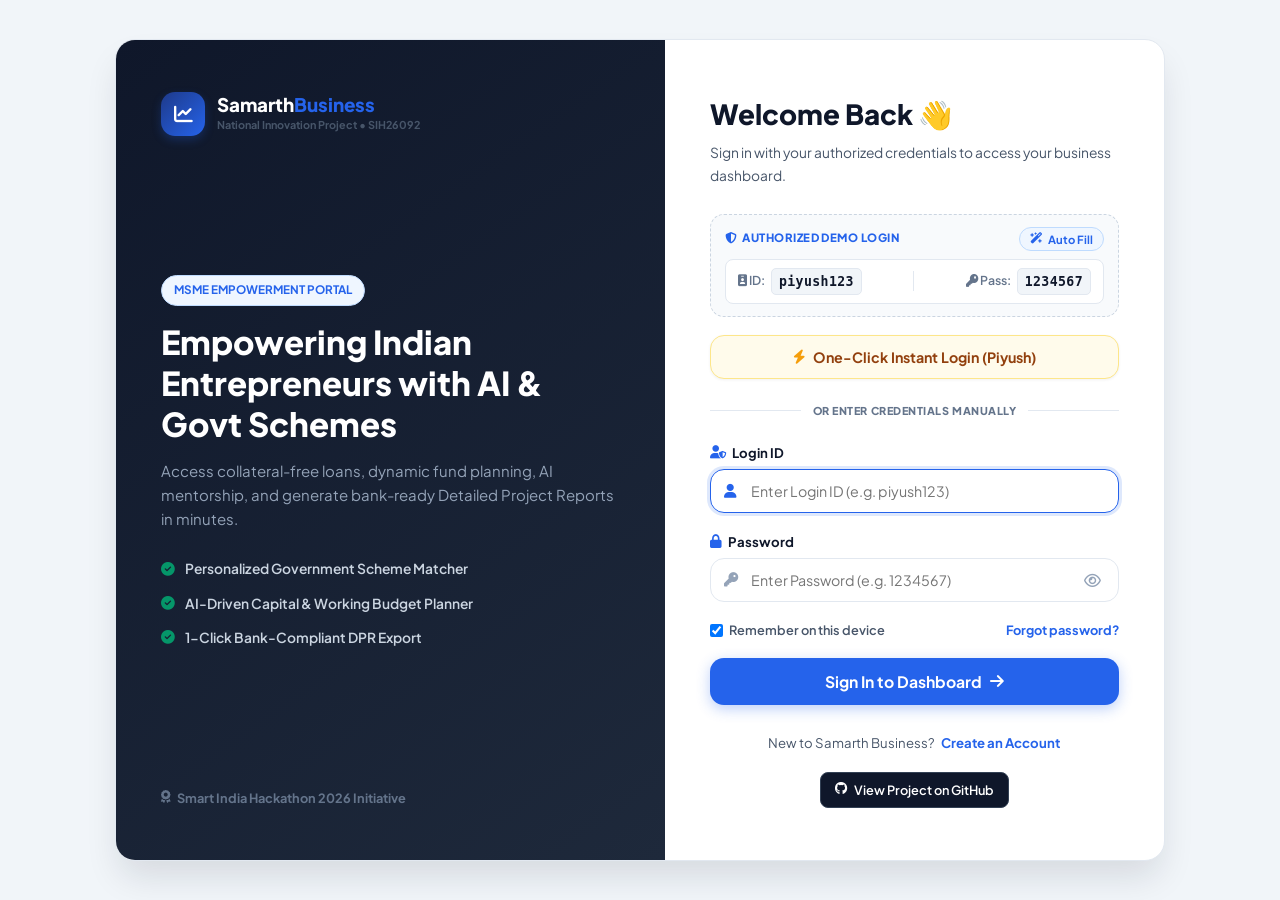
==== commit 4318f49d: "feat: multi-page architecture (schemes, profile, expenses), bilingual Hinglish AI advisor, custom ma" ====
--- a/dashboard.html
+++ b/dashboard.html
@@ -33,21 +33,25 @@
         </div>
 
         <nav class="nav-links">
-            <a href="#schemes"><i class="fa-solid fa-landmark"></i> <span>Govt Schemes</span></a>
-            <a href="#fund-planner"><i class="fa-solid fa-calculator"></i> <span>AI Fund Planner</span></a>
+            <a href="dashboard.html" class="active"><i class="fa-solid fa-gauge"></i> <span>Dashboard</span></a>
+            <a href="schemes.html"><i class="fa-solid fa-landmark"></i> <span>Govt Schemes</span></a>
+            <a href="profile.html"><i class="fa-regular fa-user"></i> <span>Business Profile</span></a>
+            <a href="expenses.html"><i class="fa-solid fa-calculator"></i> <span>Expenses & Capital</span></a>
             <a href="#assistant"><i class="fa-solid fa-robot"></i> <span>AI Co-Pilot</span></a>
-            <a href="#business"><i class="fa-solid fa-wallet"></i> <span>Business Ledger</span></a>
         </nav>
 
         <div class="nav-actions">
             <!-- User Profile Greeting & Logout -->
             <div class="user-greeting-badge">
                 <i class="fa-regular fa-circle-user"></i>
-                <span id="user-display-name">Ramesh Kumar</span>
-            </div>
-            <button id="open-dpr-nav-btn" class="btn btn-sm btn-secondary">
+                <span id="user-display-name">Piyush</span>
+            </div>
+            <a href="https://github.com/piyush0025-0/SIH26092-Business-Platform" target="_blank" rel="noopener noreferrer" class="btn-github" title="View Source Code on GitHub">
+                <i class="fa-brands fa-github"></i> <span>GitHub</span>
+            </a>
+            <a href="expenses.html" class="btn btn-sm btn-secondary">
                 <i class="fa-solid fa-file-pdf" style="color: #e11d48;"></i> <span>Bank DPR</span>
-            </button>
+            </a>
             <button id="logout-btn" class="btn btn-sm btn-outline-danger">
                 <i class="fa-solid fa-right-from-bracket"></i> <span>Logout</span>
             </button>
@@ -73,11 +77,11 @@
             </p>
 
             <div class="hero-buttons">
-                <a href="#fund-planner" class="btn btn-primary btn-lg">
-                    <i class="fa-solid fa-robot"></i> <span>AI Smart Budget Planner</span>
+                <a href="expenses.html" class="btn btn-primary btn-lg">
+                    <i class="fa-solid fa-calculator"></i> <span>AI Expenses & Budget Planner</span>
                 </a>
-                <a href="#schemes" class="btn btn-secondary btn-lg">
-                    <i class="fa-solid fa-landmark"></i> <span>Explore Schemes</span>
+                <a href="schemes.html" class="btn btn-secondary btn-lg">
+                    <i class="fa-solid fa-landmark"></i> <span>Explore Govt Schemes</span>
                 </a>
             </div>
 
@@ -97,16 +101,17 @@
             </div>
 
             <div class="preview-cards">
-                <div class="p-card stat-blue">
+                <a href="schemes.html" class="p-card stat-blue" style="text-decoration: none; color: inherit; display: block; transition: var(--transition);">
                     <div class="p-card-header">
                         <span>SCHEME ELIGIBILITY</span>
                         <i class="fa-solid fa-award"></i>
                     </div>
                     <h4>PMEGP & Mudra Loan Fit</h4>
                     <div class="badge-pill pill-success"><i class="fa-solid fa-circle-check"></i> 90% Match Score</div>
-                </div>
-
-                <div class="p-card stat-emerald">
+                    <small style="color: var(--primary); font-weight: 700; display: flex; align-items: center; gap: 4px; margin-top: 8px;">Open Schemes Page <i class="fa-solid fa-arrow-right"></i></small>
+                </a>
+
+                <a href="expenses.html" class="p-card stat-emerald" style="text-decoration: none; color: inherit; display: block; transition: var(--transition);">
                     <div class="p-card-header">
                         <span>AI CAPITAL ALLOCATION</span>
                         <i class="fa-solid fa-chart-pie"></i>
@@ -115,17 +120,18 @@
                     <div class="progress-bar-mini">
                         <div class="fill" style="width: 80%;"></div>
                     </div>
-                    <small>AI optimized for Retail / Grocery Trade</small>
-                </div>
-
-                <div class="p-card stat-purple">
+                    <small style="color: var(--emerald); font-weight: 700; display: flex; align-items: center; gap: 4px; margin-top: 8px;">Open Expenses Studio <i class="fa-solid fa-arrow-right"></i></small>
+                </a>
+
+                <a href="profile.html" class="p-card stat-purple" style="text-decoration: none; color: inherit; display: block; transition: var(--transition);">
                     <div class="p-card-header">
-                        <span>BANK PROPOSAL</span>
-                        <i class="fa-solid fa-file-pdf" style="color: var(--rose);"></i>
-                    </div>
-                    <h4>"1-Page Bank DPR Ready"</h4>
-                    <p class="p-subtext">Click below to generate and save clean PDF.</p>
-                </div>
+                        <span>ENTERPRISE PROFILE</span>
+                        <i class="fa-regular fa-id-card"></i>
+                    </div>
+                    <h4>Piyush Enterprises</h4>
+                    <p class="p-subtext">MSME Udyam Verified Profile.</p>
+                    <small style="color: var(--purple); font-weight: 700; display: flex; align-items: center; gap: 4px; margin-top: 6px;">Manage Profile Page <i class="fa-solid fa-arrow-right"></i></small>
+                </a>
             </div>
         </div>
     </section>
@@ -143,7 +149,7 @@
             <form id="profile-form" class="form-grid">
                 <div class="form-group">
                     <label for="prof-name"><i class="fa-regular fa-user"></i> Full Name</label>
-                    <input type="text" id="prof-name" placeholder="e.g. Ramesh Kumar" required value="Ramesh Kumar">
+                    <input type="text" id="prof-name" placeholder="e.g. Piyush" required value="Piyush">
                 </div>
 
                 <div class="form-group">
@@ -311,14 +317,56 @@
             </div>
 
             <!-- Right: Dynamic Visual Allocation -->
-            <div class="fund-breakdown-card">
+            <div class="fund-breakdown-card" id="fund-breakdown-section">
                 <div class="breakdown-header">
-                    <h3><i class="fa-solid fa-chart-pie"></i> Capital Allocation Breakdown</h3>
-                    <span id="current-trade-badge" class="badge-pill pill-indigo">Standard MSME Model</span>
+                    <div>
+                        <h3><i class="fa-solid fa-chart-pie"></i> Capital Allocation Breakdown</h3>
+                        <span id="current-trade-badge" class="badge-pill pill-indigo">Standard MSME Model</span>
+                    </div>
+                    <div class="breakdown-header-actions" style="display: flex; gap: 8px;">
+                        <button type="button" id="btn-open-add-expense" class="btn btn-sm btn-outline-primary" title="Add custom expense category">
+                            <i class="fa-solid fa-plus"></i> <span>Add Expense</span>
+                        </button>
+                        <button type="button" id="btn-reset-allocations" class="btn btn-sm btn-secondary" title="Reset to standard allocations">
+                            <i class="fa-solid fa-rotate-left"></i> <span>Reset</span>
+                        </button>
+                    </div>
+                </div>
+
+                <!-- AI Expense Copilot Command Bar -->
+                <div class="alloc-ai-control-box">
+                    <div class="alloc-ai-bar">
+                        <i class="fa-solid fa-wand-magic-sparkles alloc-ai-sparkle"></i>
+                        <input type="text" id="alloc-ai-input" placeholder="Talk to AI to manage expenses (e.g. 'Add delivery bike ₹40k', 'Increase stock to 40%')...">
+                        <button type="button" id="alloc-ai-btn" class="btn btn-sm btn-primary">
+                            <span>Ask AI</span> <i class="fa-solid fa-bolt"></i>
+                        </button>
+                    </div>
+                    <div class="alloc-quick-chips">
+                        <span class="alloc-chip" data-ai-cmd="Increase initial stock by 10%"><i class="fa-solid fa-arrow-up"></i> +10% Stock</span>
+                        <span class="alloc-chip" data-ai-cmd="Add expense: Delivery Two-Wheeler ₹45,000"><i class="fa-solid fa-motorcycle"></i> + Delivery Bike</span>
+                        <span class="alloc-chip" data-ai-cmd="Add expense: CCTV & Billing POS Setup ₹25,000"><i class="fa-solid fa-cash-register"></i> + POS Billing</span>
+                        <span class="alloc-chip" data-ai-cmd="Reduce emergency reserve by 5% and add to marketing"><i class="fa-solid fa-bullhorn"></i> + Marketing Boost</span>
+                        <span class="alloc-chip" data-ai-cmd="Auto-balance all allocations to 100%"><i class="fa-solid fa-scale-balanced"></i> Auto-Balance</span>
+                    </div>
+                </div>
+
+                <!-- Live Allocation Balance Status Bar -->
+                <div class="alloc-status-bar" id="alloc-status-bar">
+                    <div class="alloc-status-info">
+                        <span class="alloc-status-label">Total Allocated:</span>
+                        <span id="alloc-total-pct" class="alloc-status-pct badge-pill pill-emerald">100%</span>
+                        <span id="alloc-total-val" class="alloc-status-amount">₹6,50,000</span>
+                    </div>
+                    <div class="alloc-status-actions">
+                        <button type="button" id="btn-balance-alloc" class="btn-xs btn-outline-primary" style="display: none;">
+                            <i class="fa-solid fa-scale-balanced"></i> Auto-Balance to 100%
+                        </button>
+                    </div>
                 </div>
 
                 <div class="breakdown-list" id="allocation-items">
-                    <!-- Dynamic rows inserted by script.js -->
+                    <!-- Dynamic customizable rows inserted by script.js -->
                 </div>
             </div>
         </div>
@@ -334,10 +382,17 @@
                 </div>
                 <div>
                     <h2>Samarth AI Business Advisor</h2>
-                    <p>24/7 intelligent answers on Indian business regulations, loan guidelines, and retail strategies.</p>
-                </div>
-                <div class="ai-status">
-                    <span class="online-indicator"></span> Online 24/7
+                    <p>24/7 intelligent answers in Hinglish & English on Indian business regulations, loan guidelines, and expense management.</p>
+                </div>
+                <div class="ai-header-right">
+                    <!-- Hinglish / English Toggle -->
+                    <div class="ai-lang-pill-group">
+                        <button type="button" class="ai-lang-btn active" data-lang="hinglish" id="lang-btn-hinglish"><i class="fa-solid fa-language"></i> Hinglish</button>
+                        <button type="button" class="ai-lang-btn" data-lang="en" id="lang-btn-en">English</button>
+                    </div>
+                    <div class="ai-status">
+                        <span class="online-indicator"></span> Online 24/7
+                    </div>
                 </div>
             </div>
 
@@ -346,22 +401,24 @@
                 <div class="chat-bubble bot">
                     <div class="bubble-icon"><i class="fa-solid fa-robot"></i></div>
                     <div class="bubble-content">
-                        <strong>Hello!</strong> I am your Samarth AI Business Assistant. You can ask me about government schemes, bank DPR requirements, or tell me your business idea so I can customize your budget!
-                    </div>
-                </div>
-            </div>
-
-            <!-- Quick Suggestions -->
+                        <strong>Namaste Piyush ji! 🙏</strong> Main hoon aapka Samarth AI Business Saathi. Aap mujhse sarkari schemes, bank DPR report, ya apne business ke expenses & budget manage karne ke baare me Hinglish ya English me kuch bhi pooch sakte hain!
+                    </div>
+                </div>
+            </div>
+
+            <!-- Quick Suggestions (Schemes & Expense Management) -->
             <div class="suggestion-chips">
-                <span class="chip" data-prompt="What are the eligibility criteria for Mudra Loan?"><i class="fa-solid fa-hand-holding-dollar"></i> Mudra Loan eligibility</span>
-                <span class="chip" data-prompt="How much subsidy is provided under PMEGP scheme?"><i class="fa-solid fa-percent"></i> PMEGP subsidy details</span>
-                <span class="chip" data-prompt="How to calculate retail profit margin?"><i class="fa-solid fa-coins"></i> Margin calculation</span>
-                <span class="chip" data-prompt="What are the requirements for a bank DPR report?"><i class="fa-solid fa-file-invoice"></i> Bank DPR checklist</span>
+                <span class="chip" data-prompt="Mujhe Grocery / Kirana store ke liye ₹5 Lakh ka budget plan karna hai"><i class="fa-solid fa-store"></i> Plan ₹5L Grocery Budget</span>
+                <span class="chip" data-prompt="Add expense: Delivery Two-Wheeler ₹45,000"><i class="fa-solid fa-motorcycle"></i> + Delivery Bike (₹45k)</span>
+                <span class="chip" data-prompt="Stock allocation ko 40% tak increase kar do"><i class="fa-solid fa-arrow-up"></i> Increase Stock to 40%</span>
+                <span class="chip" data-prompt="Auto-balance all capital allocations to 100%"><i class="fa-solid fa-scale-balanced"></i> Auto-Balance 100%</span>
+                <span class="chip" data-prompt="Mudra Loan kaise milega aur eligibility kya hai?"><i class="fa-solid fa-hand-holding-dollar"></i> Mudra Loan ki Jankari</span>
+                <span class="chip" data-prompt="PMEGP scheme me kitni subsidy milti hai?"><i class="fa-solid fa-percent"></i> PMEGP subsidy details</span>
             </div>
 
             <!-- Input Box -->
             <div class="chat-input-bar">
-                <input type="text" id="ai-user-query" placeholder="Ask any question about schemes, bank loans, or retail business...">
+                <input type="text" id="ai-user-query" placeholder="Hinglish ya English me poochiye: 'Delivery bike add karo ₹40k', 'Stock 40% karo', 'Mudra loan kaise le'...">
                 <button id="ai-submit-btn" class="btn btn-primary">
                     <span>Send</span> <i class="fa-solid fa-paper-plane"></i>
                 </button>
@@ -453,10 +510,10 @@
 
             <div class="footer-links">
                 <strong>Platform Navigation</strong>
-                <a href="#schemes">Government Schemes</a>
-                <a href="#fund-planner">AI Fund Planner</a>
-                <a href="#assistant">AI Assistant</a>
-                <a href="#business">Business Ledger</a>
+                <a href="schemes.html">Government Schemes</a>
+                <a href="expenses.html">Capital & Expense Studio</a>
+                <a href="profile.html">Business Profile & Scorecard</a>
+                <a href="https://github.com/piyush0025-0/SIH26092-Business-Platform" target="_blank" rel="noopener noreferrer"><i class="fa-brands fa-github"></i> GitHub Repository</a>
             </div>
 
             <div class="footer-official">
@@ -467,6 +524,56 @@
         </div>
     </footer>
 
+
+    <!-- ==========================================================================
+         CUSTOM EXPENSE ADD / EDIT MODAL
+         ========================================================================== -->
+    <div id="expense-modal-overlay" class="custom-modal-overlay">
+        <div class="custom-modal-card">
+            <div class="custom-modal-header">
+                <h3 id="expense-modal-title"><i class="fa-solid fa-coins"></i> Add Custom Expense</h3>
+                <button type="button" id="expense-modal-close" class="custom-modal-close" aria-label="Close"><i class="fa-solid fa-xmark"></i></button>
+            </div>
+            <form id="expense-modal-form" class="custom-modal-form">
+                <input type="hidden" id="expense-edit-index" value="-1">
+                <div class="form-group">
+                    <label for="expense-name-input"><i class="fa-solid fa-tag"></i> Expense Category / Name</label>
+                    <input type="text" id="expense-name-input" placeholder="e.g. Electric Delivery Scooter, Cold Storage, CCTV" required>
+                </div>
+                <div class="form-group">
+                    <label for="expense-purpose-input"><i class="fa-solid fa-align-left"></i> Description / Purpose</label>
+                    <input type="text" id="expense-purpose-input" placeholder="e.g. For swift doorstep customer orders" required>
+                </div>
+                <div class="modal-form-row">
+                    <div class="form-group">
+                        <label for="expense-pct-input"><i class="fa-solid fa-percent"></i> Allocation Percentage (%)</label>
+                        <input type="number" id="expense-pct-input" min="1" max="80" step="1" value="10" required>
+                    </div>
+                    <div class="form-group">
+                        <label for="expense-icon-select"><i class="fa-solid fa-icons"></i> Category Icon</label>
+                        <select id="expense-icon-select">
+                            <option value="fa-boxes-packing">📦 Inventory / Goods</option>
+                            <option value="fa-shop">🏪 Shop Fixture / Interior</option>
+                            <option value="fa-gears">⚙️ Machinery / Equipment</option>
+                            <option value="fa-motorcycle">🛵 Delivery / Logistics</option>
+                            <option value="fa-cash-register">💻 Tech / Software / POS</option>
+                            <option value="fa-coins">🪙 Working Capital / Buffer</option>
+                            <option value="fa-bullhorn">📢 Marketing & Signage</option>
+                            <option value="fa-shield-heart">🛡️ Contingency / Reserve</option>
+                            <option value="fa-bolt">⚡ Solar / Utilities</option>
+                            <option value="fa-snowflake">❄️ Cold Storage / Freezer</option>
+                        </select>
+                    </div>
+                </div>
+                <div class="custom-modal-actions">
+                    <button type="button" id="expense-modal-cancel" class="btn btn-secondary">Cancel</button>
+                    <button type="submit" id="expense-modal-submit" class="btn btn-primary">
+                        <i class="fa-solid fa-check"></i> <span id="expense-modal-btn-text">Save Expense</span>
+                    </button>
+                </div>
+            </form>
+        </div>
+    </div>
 
     <!-- ==========================================================================
          SIMPLIFIED OFFICIAL BANK DPR (DETAILED PROJECT REPORT) MODAL
@@ -516,7 +623,7 @@
                     <table class="dpr-table">
                         <tr>
                             <td><strong>Promoter Name:</strong></td>
-                            <td id="dpr-promoter-name">Ramesh Kumar</td>
+                            <td id="dpr-promoter-name">Piyush</td>
                             <td><strong>Business Stage:</strong></td>
                             <td id="dpr-promoter-stage">New Business (Startup)</td>
                         </tr>
@@ -640,11 +747,13 @@
         } else {
             try {
                 const user = JSON.parse(session);
-                if (user.name) {
-                    document.getElementById("user-display-name").textContent = user.name;
-                    const profName = document.getElementById("prof-name");
-                    if (profName && !profName.value) profName.value = user.name;
-                }
+                const userName = user.name || "Piyush";
+                const userDisplay = document.getElementById("user-display-name");
+                if (userDisplay) userDisplay.textContent = userName;
+                const profName = document.getElementById("prof-name");
+                if (profName) profName.value = userName;
+                const dprPromoter = document.getElementById("dpr-promoter-name");
+                if (dprPromoter) dprPromoter.textContent = userName;
             } catch(e) {}
         }
 
--- a/style.css
+++ b/style.css
@@ -281,7 +281,8 @@
     border-radius: var(--radius-sm);
 }
 
-.nav-links a:hover {
+.nav-links a:hover,
+.nav-links a.active {
     color: var(--primary);
     background: var(--primary-light);
 }
@@ -489,6 +490,310 @@
     margin-left: 4px;
 }
 
+/* Credentials Info Box */
+.credential-info-badge {
+    background: #f8fafc;
+    border: 1.5px dashed #cbd5e1;
+    border-radius: var(--radius-md);
+    padding: 12px 14px;
+    margin-bottom: 1.25rem;
+    transition: var(--transition);
+}
+
+.credential-info-badge:hover {
+    border-color: #94a3b8;
+    background: #f1f5f9;
+}
+
+.cred-info-top {
+    display: flex;
+    justify-content: space-between;
+    align-items: center;
+    margin-bottom: 8px;
+}
+
+.cred-pill {
+    font-size: 0.76rem;
+    font-weight: 800;
+    color: var(--primary);
+    text-transform: uppercase;
+    letter-spacing: 0.04em;
+    display: flex;
+    align-items: center;
+    gap: 6px;
+}
+
+.btn-copy-fill {
+    background: #eff6ff;
+    border: 1px solid #bfdbfe;
+    color: var(--primary);
+    padding: 4px 10px;
+    border-radius: var(--radius-full);
+    font-size: 0.75rem;
+    font-weight: 700;
+    cursor: pointer;
+    display: inline-flex;
+    align-items: center;
+    gap: 5px;
+    transition: var(--transition);
+}
+
+.btn-copy-fill:hover {
+    background: var(--primary);
+    color: #ffffff;
+    border-color: var(--primary);
+}
+
+.cred-info-body {
+    display: flex;
+    align-items: center;
+    justify-content: space-between;
+    gap: 8px;
+    background: #ffffff;
+    padding: 8px 12px;
+    border-radius: var(--radius-sm);
+    border: 1px solid #e2e8f0;
+}
+
+.cred-item {
+    display: flex;
+    align-items: center;
+    gap: 6px;
+    font-size: 0.82rem;
+}
+
+.cred-label {
+    color: var(--text-light);
+    font-weight: 600;
+}
+
+.cred-value {
+    background: #f1f5f9;
+    color: #0f172a;
+    padding: 2px 7px;
+    border-radius: 5px;
+    font-family: monospace;
+    font-size: 0.88rem;
+    font-weight: 700;
+    letter-spacing: 0.03em;
+    border: 1px solid #e2e8f0;
+}
+
+.cred-divider-v {
+    width: 1px;
+    height: 20px;
+    background: #e2e8f0;
+}
+
+/* Input Wrappers with Prefix/Suffix Icons */
+.input-with-icon,
+.password-input-wrapper {
+    position: relative;
+    display: flex;
+    align-items: center;
+    width: 100%;
+}
+
+.input-prefix-icon {
+    position: absolute;
+    left: 14px;
+    color: #94a3b8;
+    font-size: 0.95rem;
+    pointer-events: none;
+    transition: var(--transition);
+}
+
+.input-with-icon input,
+.password-input-wrapper input {
+    width: 100%;
+    padding-left: 40px !important;
+}
+
+.password-input-wrapper input {
+    padding-right: 44px !important;
+}
+
+.input-with-icon:focus-within .input-prefix-icon,
+.password-input-wrapper:focus-within .input-prefix-icon {
+    color: var(--primary);
+}
+
+.password-toggle-btn {
+    position: absolute;
+    right: 10px;
+    background: transparent;
+    border: none;
+    color: #94a3b8;
+    padding: 6px 8px;
+    border-radius: 6px;
+    cursor: pointer;
+    display: flex;
+    align-items: center;
+    justify-content: center;
+    font-size: 1rem;
+    transition: var(--transition);
+}
+
+.password-toggle-btn:hover {
+    color: var(--primary);
+    background: #f1f5f9;
+}
+
+/* Auth Alerts */
+.auth-alert {
+    padding: 12px 14px;
+    border-radius: var(--radius-md);
+    font-size: 0.86rem;
+    line-height: 1.45;
+    display: flex;
+    align-items: flex-start;
+    gap: 10px;
+    margin-bottom: 0.5rem;
+    animation: alertSlideDown 0.25s ease-out;
+}
+
+@keyframes alertSlideDown {
+    from { opacity: 0; transform: translateY(-8px); }
+    to { opacity: 1; transform: translateY(0); }
+}
+
+.auth-alert.error {
+    background: #fef2f2;
+    border: 1.5px solid #fecaca;
+    color: #991b1b;
+}
+
+.auth-alert.error i {
+    color: #ef4444;
+    font-size: 1.1rem;
+    margin-top: 1px;
+    flex-shrink: 0;
+}
+
+.auth-alert.success {
+    background: #f0fdf4;
+    border: 1.5px solid #bbf7d0;
+    color: #166534;
+}
+
+.auth-alert.success i {
+    color: #10b981;
+    font-size: 1.1rem;
+    margin-top: 1px;
+    flex-shrink: 0;
+}
+
+.auth-alert.info {
+    background: #eff6ff;
+    border: 1.5px solid #bfdbfe;
+    color: #1d4ed8;
+}
+
+.auth-alert code {
+    background: rgba(0, 0, 0, 0.06);
+    padding: 2px 6px;
+    border-radius: 4px;
+    font-weight: 700;
+}
+
+/* Input Error State */
+.form-group input.input-error {
+    border-color: #ef4444 !important;
+    background-color: #fffafb !important;
+    box-shadow: 0 0 0 3px rgba(239, 68, 68, 0.15) !important;
+}
+
+/* Shake Animation */
+.auth-form.shake {
+    animation: formShake 0.45s cubic-bezier(0.36, 0.07, 0.19, 0.97) both;
+}
+
+@keyframes formShake {
+    10%, 90% { transform: translate3d(-2px, 0, 0); }
+    20%, 80% { transform: translate3d(3px, 0, 0); }
+    30%, 50%, 70% { transform: translate3d(-5px, 0, 0); }
+    40%, 60% { transform: translate3d(5px, 0, 0); }
+}
+
+/* Auth Modal Overlay */
+.auth-modal-overlay {
+    position: fixed;
+    inset: 0;
+    background: rgba(15, 23, 42, 0.65);
+    backdrop-filter: blur(4px);
+    z-index: 10000;
+    display: none;
+    align-items: center;
+    justify-content: center;
+    padding: 20px;
+    animation: fadeIn 0.2s ease-out;
+}
+
+.auth-modal-card {
+    background: #ffffff;
+    border-radius: var(--radius-lg);
+    max-width: 480px;
+    width: 100%;
+    padding: 2rem;
+    box-shadow: var(--shadow-xl);
+    border: 1px solid var(--border);
+    position: relative;
+    animation: modalScaleUp 0.25s cubic-bezier(0.16, 1, 0.3, 1);
+}
+
+@keyframes modalScaleUp {
+    from { transform: scale(0.95); opacity: 0; }
+    to { transform: scale(1); opacity: 1; }
+}
+
+.auth-modal-header {
+    display: flex;
+    align-items: center;
+    justify-content: space-between;
+    margin-bottom: 1.2rem;
+}
+
+.auth-modal-header h3 {
+    font-size: 1.25rem;
+    font-weight: 800;
+    color: var(--dark);
+    display: flex;
+    align-items: center;
+    gap: 8px;
+}
+
+.auth-modal-close {
+    background: #f1f5f9;
+    border: none;
+    width: 32px;
+    height: 32px;
+    border-radius: 50%;
+    cursor: pointer;
+    display: flex;
+    align-items: center;
+    justify-content: center;
+    color: var(--text-light);
+    transition: var(--transition);
+}
+
+.auth-modal-close:hover {
+    background: #e2e8f0;
+    color: var(--dark);
+}
+
+.auth-modal-body p {
+    font-size: 0.92rem;
+    color: var(--text-muted);
+    line-height: 1.5;
+    margin-bottom: 1.2rem;
+}
+
+.auth-modal-actions {
+    display: flex;
+    justify-content: flex-end;
+    gap: 10px;
+}
+
 /* ==========================================================================
    AI-POWERED SMART BUDGET GENERATOR SECTION
    ========================================================================== */
@@ -1396,38 +1701,285 @@
 .breakdown-list {
     display: flex;
     flex-direction: column;
-    gap: 1.1rem;
+    gap: 0.8rem;
+}
+
+/* ==========================================================================
+   CUSTOMIZABLE CAPITAL ALLOCATION & AI EXPENSE COPILOT
+   ========================================================================== */
+.alloc-ai-control-box {
+    background: #f8fafc;
+    border: 1.5px solid #e2e8f0;
+    border-radius: var(--radius-md);
+    padding: 12px 14px;
+    margin-bottom: 1.2rem;
+}
+
+.alloc-ai-bar {
+    display: flex;
+    align-items: center;
+    gap: 8px;
+    background: #ffffff;
+    border: 1.5px solid #bfdbfe;
+    border-radius: var(--radius-md);
+    padding: 6px 12px;
+    transition: var(--transition);
+}
+
+.alloc-ai-bar:focus-within {
+    border-color: var(--primary);
+    box-shadow: 0 0 0 3px rgba(37, 99, 235, 0.15);
+}
+
+.alloc-ai-sparkle {
+    color: var(--primary);
+    font-size: 1rem;
+    animation: sparklePulse 2s infinite ease-in-out;
+}
+
+@keyframes sparklePulse {
+    0%, 100% { transform: scale(1); opacity: 0.9; }
+    50% { transform: scale(1.15); opacity: 1; }
+}
+
+.alloc-ai-bar input {
+    flex: 1;
+    border: none;
+    outline: none;
+    font-size: 0.88rem;
+    color: var(--dark);
+    background: transparent;
+    font-family: inherit;
+}
+
+.alloc-quick-chips {
+    display: flex;
+    flex-wrap: wrap;
+    gap: 6px;
+    margin-top: 10px;
+}
+
+.alloc-chip {
+    font-size: 0.74rem;
+    font-weight: 700;
+    padding: 4px 10px;
+    background: #ffffff;
+    border: 1px solid #cbd5e1;
+    border-radius: var(--radius-full);
+    color: var(--text-muted);
+    cursor: pointer;
+    display: inline-flex;
+    align-items: center;
+    gap: 5px;
+    transition: var(--transition);
+}
+
+.alloc-chip:hover {
+    background: #eff6ff;
+    border-color: var(--primary);
+    color: var(--primary);
+    transform: translateY(-1px);
+}
+
+.alloc-status-bar {
+    display: flex;
+    justify-content: space-between;
+    align-items: center;
+    padding: 8px 12px;
+    background: #f1f5f9;
+    border-radius: var(--radius-md);
+    margin-bottom: 1rem;
+    font-size: 0.85rem;
+}
+
+.alloc-status-info {
+    display: flex;
+    align-items: center;
+    gap: 8px;
+}
+
+.alloc-status-label {
+    font-weight: 700;
+    color: var(--text-muted);
+}
+
+.alloc-status-pct {
+    font-weight: 800;
+    font-size: 0.78rem;
+}
+
+.alloc-status-amount {
+    font-weight: 800;
+    color: var(--dark);
+}
+
+.alloc-status-actions {
+    display: flex;
+    align-items: center;
+    gap: 6px;
+}
+
+.btn-xs {
+    padding: 4px 10px;
+    font-size: 0.75rem;
+    border-radius: var(--radius-sm);
+    font-weight: 700;
+    cursor: pointer;
+    display: inline-flex;
+    align-items: center;
+    gap: 4px;
+    transition: var(--transition);
 }
 
 .alloc-item {
+    background: #ffffff;
+    border: 1.5px solid #e2e8f0;
+    border-radius: var(--radius-md);
+    padding: 12px 14px;
+    margin-bottom: 10px;
+    transition: var(--transition);
     display: flex;
     flex-direction: column;
-    gap: 6px;
+    gap: 8px;
+}
+
+.alloc-item:hover {
+    border-color: #cbd5e1;
+    box-shadow: var(--shadow-sm);
 }
 
 .alloc-info {
     display: flex;
     justify-content: space-between;
     align-items: center;
+    gap: 10px;
+}
+
+.alloc-left {
+    display: flex;
+    align-items: center;
+    gap: 10px;
+    flex: 1;
+    min-width: 0;
+}
+
+.alloc-icon {
+    width: 38px;
+    height: 38px;
+    border-radius: 10px;
+    display: flex;
+    align-items: center;
+    justify-content: center;
+    font-size: 1.05rem;
+    flex-shrink: 0;
+}
+
+.alloc-text {
+    display: flex;
+    flex-direction: column;
+    gap: 2px;
+    min-width: 0;
+}
+
+.alloc-title {
+    font-weight: 700;
     font-size: 0.9rem;
-}
-
-.alloc-title {
-    font-weight: 700;
-    color: var(--dark);
+    color: var(--dark);
+    white-space: nowrap;
+    overflow: hidden;
+    text-overflow: ellipsis;
+}
+
+.alloc-purpose {
+    font-size: 0.75rem;
+    color: var(--text-light);
+    white-space: nowrap;
+    overflow: hidden;
+    text-overflow: ellipsis;
+}
+
+.alloc-right {
+    display: flex;
+    align-items: center;
+    gap: 10px;
+    flex-shrink: 0;
+}
+
+.alloc-amount-wrap {
+    text-align: right;
+    display: flex;
+    flex-direction: column;
+    align-items: flex-end;
+}
+
+.alloc-amount {
+    font-weight: 800;
+    font-size: 0.95rem;
+    color: var(--dark);
+}
+
+.alloc-pct-badge {
+    font-size: 0.72rem;
+    font-weight: 800;
+    padding: 1px 6px;
+    border-radius: var(--radius-full);
+    background: #eff6ff;
+    color: var(--primary);
+    margin-top: 2px;
+}
+
+.alloc-actions {
+    display: flex;
+    align-items: center;
+    gap: 4px;
+}
+
+.btn-alloc-step,
+.btn-alloc-action {
+    background: #f8fafc;
+    border: 1px solid #e2e8f0;
+    border-radius: 6px;
+    width: 26px;
+    height: 26px;
+    display: inline-flex;
+    align-items: center;
+    justify-content: center;
+    font-size: 0.72rem;
+    color: var(--text-muted);
+    cursor: pointer;
+    transition: var(--transition);
+}
+
+.btn-alloc-step:hover,
+.btn-alloc-action:hover {
+    background: #eff6ff;
+    border-color: var(--primary);
+    color: var(--primary);
+}
+
+.btn-alloc-action.delete:hover {
+    background: #fef2f2;
+    border-color: #fca5a5;
+    color: #ef4444;
+}
+
+.alloc-slider-row {
     display: flex;
     align-items: center;
     gap: 8px;
 }
 
-.alloc-amount {
-    font-weight: 800;
-    color: var(--dark);
+.alloc-range-slider {
+    width: 100%;
+    height: 6px;
+    border-radius: 3px;
+    background: #e2e8f0;
+    cursor: pointer;
 }
 
 .alloc-bar-track {
     width: 100%;
-    height: 9px;
+    height: 6px;
     background: #f1f5f9;
     border-radius: var(--radius-full);
     overflow: hidden;
@@ -1437,6 +1989,144 @@
     height: 100%;
     border-radius: var(--radius-full);
     transition: width 0.35s ease;
+}
+
+/* Chat Action Button */
+.chat-action-btn {
+    display: inline-flex;
+    align-items: center;
+    gap: 8px;
+    background: linear-gradient(135deg, #2563eb 0%, #1d4ed8 100%);
+    color: #ffffff;
+    padding: 8px 14px;
+    border-radius: var(--radius-md);
+    font-size: 0.85rem;
+    font-weight: 700;
+    border: none;
+    cursor: pointer;
+    margin-top: 10px;
+    transition: var(--transition);
+    box-shadow: 0 2px 8px rgba(37, 99, 235, 0.25);
+}
+
+.chat-action-btn:hover {
+    background: linear-gradient(135deg, #1d4ed8 0%, #1e40af 100%);
+    transform: translateY(-1px);
+    box-shadow: 0 4px 12px rgba(37, 99, 235, 0.35);
+}
+
+.chat-expense-card {
+    background: #ffffff;
+    border: 1.5px solid #bfdbfe;
+    border-radius: var(--radius-md);
+    padding: 10px 14px;
+    margin-top: 8px;
+    display: flex;
+    flex-direction: column;
+    gap: 6px;
+}
+
+.chat-expense-row {
+    display: flex;
+    justify-content: space-between;
+    align-items: center;
+    font-size: 0.82rem;
+}
+
+.chat-expense-row strong {
+    color: var(--dark);
+}
+
+/* Custom Modals for Adding / Editing Expense */
+.custom-modal-overlay {
+    position: fixed;
+    inset: 0;
+    background: rgba(15, 23, 42, 0.65);
+    backdrop-filter: blur(4px);
+    z-index: 10000;
+    display: none;
+    align-items: center;
+    justify-content: center;
+    padding: 20px;
+    animation: fadeIn 0.2s ease-out;
+}
+
+.custom-modal-card {
+    background: #ffffff;
+    border-radius: var(--radius-lg);
+    max-width: 500px;
+    width: 100%;
+    padding: 2rem;
+    box-shadow: var(--shadow-xl);
+    border: 1px solid var(--border);
+    position: relative;
+    animation: modalScaleUp 0.25s cubic-bezier(0.16, 1, 0.3, 1);
+}
+
+.custom-modal-header {
+    display: flex;
+    align-items: center;
+    justify-content: space-between;
+    margin-bottom: 1.4rem;
+}
+
+.custom-modal-header h3 {
+    font-size: 1.25rem;
+    font-weight: 800;
+    color: var(--dark);
+    display: flex;
+    align-items: center;
+    gap: 8px;
+}
+
+.custom-modal-close {
+    background: #f1f5f9;
+    border: none;
+    width: 32px;
+    height: 32px;
+    border-radius: 50%;
+    cursor: pointer;
+    display: flex;
+    align-items: center;
+    justify-content: center;
+    color: var(--text-light);
+    transition: var(--transition);
+}
+
+.custom-modal-close:hover {
+    background: #e2e8f0;
+    color: var(--dark);
+}
+
+.custom-modal-form {
+    display: flex;
+    flex-direction: column;
+    gap: 1.1rem;
+}
+
+.modal-form-row {
+    display: grid;
+    grid-template-columns: 1fr 1fr;
+    gap: 12px;
+}
+
+.custom-modal-actions {
+    display: flex;
+    justify-content: flex-end;
+    gap: 10px;
+    margin-top: 0.5rem;
+}
+
+/* Highlight flash for scrolled element */
+@keyframes highlightPulse {
+    0% { box-shadow: 0 0 0 0 rgba(37, 99, 235, 0.4); }
+    50% { box-shadow: 0 0 0 10px rgba(37, 99, 235, 0); }
+    100% { box-shadow: 0 0 0 0 rgba(37, 99, 235, 0); }
+}
+
+.highlight-target {
+    animation: highlightPulse 1.5s ease-out 2;
+    border-color: var(--primary) !important;
 }
 
 /* AI Assistant */
@@ -1488,8 +2178,49 @@
     color: var(--text-light);
 }
 
+.ai-header-right {
+    margin-left: auto;
+    display: flex;
+    align-items: center;
+    gap: 12px;
+}
+
+.ai-lang-pill-group {
+    display: flex;
+    align-items: center;
+    background: rgba(255, 255, 255, 0.12);
+    border: 1px solid rgba(255, 255, 255, 0.2);
+    border-radius: var(--radius-full);
+    padding: 3px;
+    gap: 2px;
+}
+
+.ai-lang-btn {
+    background: transparent;
+    border: none;
+    color: #cbd5e1;
+    font-size: 0.74rem;
+    font-weight: 700;
+    padding: 4px 10px;
+    border-radius: var(--radius-full);
+    cursor: pointer;
+    transition: var(--transition);
+    display: inline-flex;
+    align-items: center;
+    gap: 5px;
+}
+
+.ai-lang-btn:hover {
+    color: #ffffff;
+}
+
+.ai-lang-btn.active {
+    background: var(--primary);
+    color: #ffffff;
+    box-shadow: 0 2px 6px rgba(0, 0, 0, 0.25);
+}
+
 .ai-status {
-    margin-left: auto;
     font-size: 0.75rem;
     font-weight: 700;
     color: var(--emerald);
@@ -1506,6 +2237,62 @@
     height: 7px;
     border-radius: 50%;
     background: var(--emerald);
+}
+
+/* Page Containers and Banner */
+.page-container {
+    padding: 2.5rem 6% 5rem;
+    max-width: 1280px;
+    margin: 0 auto;
+}
+
+.page-banner {
+    background: #ffffff;
+    border: 1px solid var(--border);
+    border-radius: var(--radius-lg);
+    padding: 2.2rem 2.6rem;
+    box-shadow: var(--shadow-sm);
+    margin-bottom: 2.2rem;
+    display: flex;
+    justify-content: space-between;
+    align-items: center;
+    gap: 20px;
+}
+
+.page-banner-content h1 {
+    font-size: 2rem;
+    font-weight: 800;
+    color: var(--dark);
+    margin-bottom: 6px;
+    display: flex;
+    align-items: center;
+    gap: 12px;
+}
+
+.page-banner-content p {
+    font-size: 0.96rem;
+    color: var(--text-muted);
+    max-width: 750px;
+}
+
+.page-breadcrumbs {
+    display: flex;
+    align-items: center;
+    gap: 8px;
+    font-size: 0.8rem;
+    font-weight: 700;
+    color: var(--text-light);
+    margin-bottom: 10px;
+}
+
+.page-breadcrumbs a {
+    color: var(--primary);
+}
+
+.page-banner-actions {
+    display: flex;
+    gap: 10px;
+    flex-shrink: 0;
 }
 
 .chat-viewport {
@@ -1813,6 +2600,18 @@
     font-weight: 700;
     border-left: 4px solid var(--emerald);
     animation: slideIn 0.3s ease forwards;
+}
+
+.toast.toast-error {
+    border-left-color: var(--rose);
+}
+
+.toast.toast-info {
+    border-left-color: var(--primary);
+}
+
+.toast.toast-warning {
+    border-left-color: var(--amber);
 }
 
 @keyframes slideIn {
@@ -2147,4 +2946,28 @@
     .hero h1 {
         font-size: 2.3rem;
     }
+}
+
+/* GitHub Link Button */
+.btn-github {
+    background: #0f172a;
+    color: #ffffff !important;
+    border: 1px solid #334155;
+    display: inline-flex;
+    align-items: center;
+    gap: 7px;
+    font-size: 0.85rem;
+    font-weight: 600;
+    padding: 7px 14px;
+    border-radius: var(--radius-sm);
+    transition: all 0.2s ease;
+    text-decoration: none;
+}
+
+.btn-github:hover {
+    background: #1e293b;
+    border-color: #64748b;
+    color: #38bdf8 !important;
+    transform: translateY(-1px);
+    box-shadow: 0 4px 12px rgba(15, 23, 42, 0.15);
 }
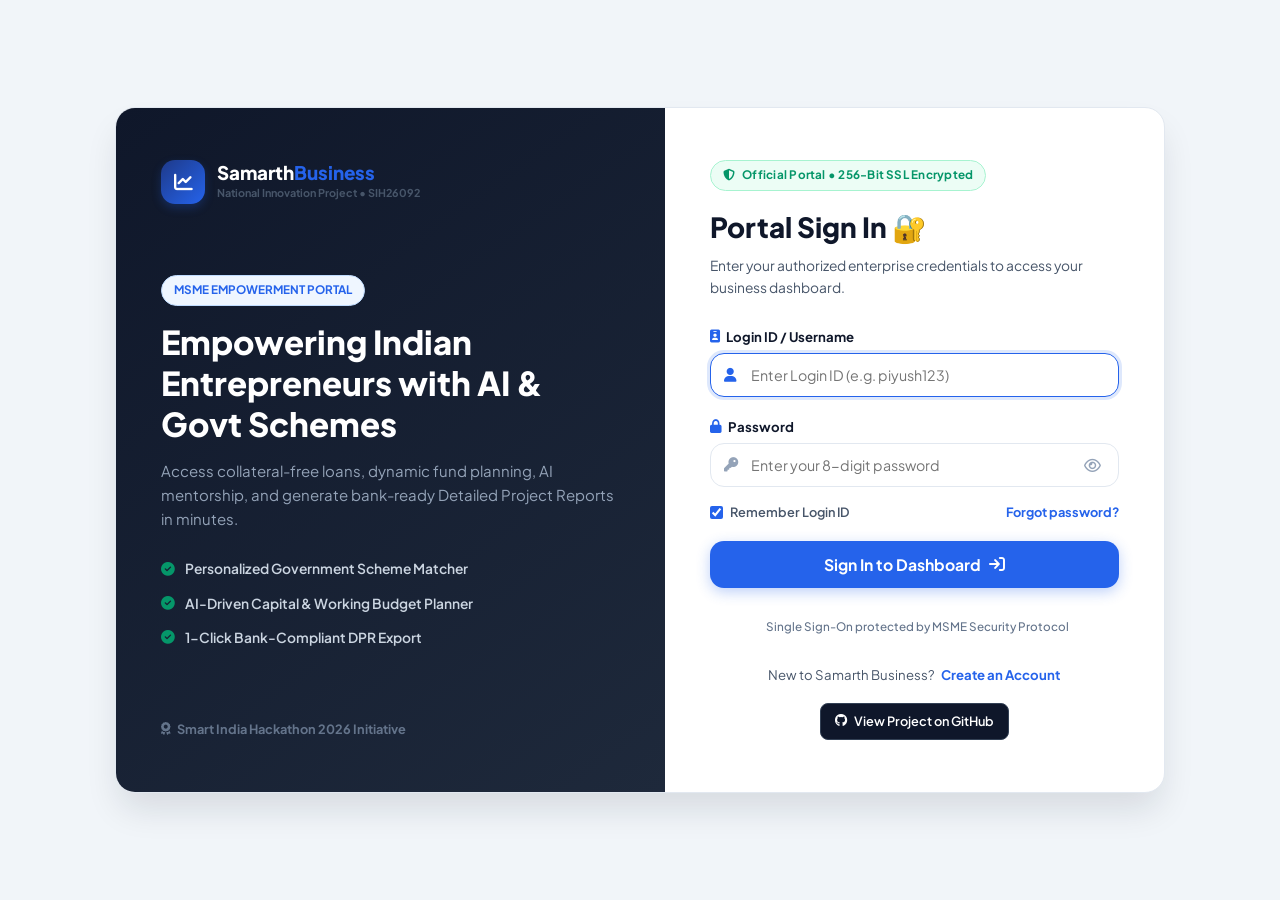
==== commit c24f88ab: "feat(auth): add user registration, 8-digit password policy, and identity-verified password reset" ====
--- a/dashboard.html
+++ b/dashboard.html
@@ -754,6 +754,10 @@
                 if (profName) profName.value = userName;
                 const dprPromoter = document.getElementById("dpr-promoter-name");
                 if (dprPromoter) dprPromoter.textContent = userName;
+                const dprContact = document.getElementById("dpr-promoter-contact");
+                if (dprContact && user.mobile) dprContact.textContent = user.mobile;
+                const dprBiz = document.getElementById("dpr-promoter-sector");
+                if (dprBiz && user.businessName) dprBiz.textContent = user.businessName;
             } catch(e) {}
         }
 
--- a/style.css
+++ b/style.css
@@ -412,48 +412,118 @@
     margin-bottom: 1.8rem;
 }
 
-.demo-login-btn {
-    width: 100%;
-    background: #fffbeb;
-    border: 1.5px solid #fde68a;
-    color: #92400e;
-    font-size: 0.95rem;
-    padding: 12px;
-    border-radius: var(--radius-md);
-    margin-bottom: 1.5rem;
-}
-
-.demo-login-btn:hover {
-    background: #fef3c7;
-    border-color: #f59e0b;
-}
-
-.auth-divider {
-    display: flex;
-    align-items: center;
+.auth-security-pill {
+    display: inline-flex;
+    align-items: center;
+    gap: 7px;
+    background: #ecfdf5;
+    color: #059669;
+    border: 1px solid #a7f3d0;
+    padding: 5px 12px;
+    border-radius: 9999px;
+    font-size: 0.78rem;
+    font-weight: 700;
+    margin-bottom: 0.9rem;
+    letter-spacing: 0.02em;
+}
+
+.auth-security-notice {
+    margin-top: 0.75rem;
     text-align: center;
-    margin-bottom: 1.5rem;
-}
-
-.auth-divider::before,
-.auth-divider::after {
-    content: '';
-    flex: 1;
-    border-bottom: 1px solid var(--border);
-}
-
-.auth-divider span {
-    padding: 0 12px;
-    font-size: 0.72rem;
-    font-weight: 800;
-    color: var(--text-light);
-    letter-spacing: 0.05em;
+    font-size: 0.78rem;
+    color: #64748b;
+    display: flex;
+    align-items: center;
+    justify-content: center;
+    gap: 6px;
+    font-weight: 500;
+}
+
+.auth-security-notice i {
+    color: #059669;
+}
+
+/* Auth Multi-View Transitions */
+.auth-view {
+    display: none;
+    flex-direction: column;
+    animation: authFadeIn 0.3s ease;
+}
+
+.auth-view.active {
+    display: flex;
+}
+
+@keyframes authFadeIn {
+    from { opacity: 0; transform: translateY(6px); }
+    to { opacity: 1; transform: translateY(0); }
+}
+
+.auth-form-row {
+    display: grid;
+    grid-template-columns: 1fr 1fr;
+    gap: 12px;
+}
+
+@media (max-width: 600px) {
+    .auth-form-row {
+        grid-template-columns: 1fr;
+    }
+}
+
+.password-hint {
+    font-size: 0.76rem;
+    color: var(--text-muted);
+    margin-top: 4px;
+    display: flex;
+    align-items: center;
+    gap: 5px;
+    font-weight: 500;
+}
+
+.password-hint.valid {
+    color: var(--emerald);
+    font-weight: 700;
+}
+
+.password-hint.invalid {
+    color: var(--rose);
+}
+
+.recovery-step-badge {
+    display: inline-flex;
+    align-items: center;
+    gap: 6px;
+    background: #f1f5f9;
+    border: 1px solid #cbd5e1;
+    color: #475569;
+    padding: 3px 10px;
+    border-radius: 9999px;
+    font-size: 0.75rem;
+    font-weight: 700;
+    margin-bottom: 12px;
+}
+
+.recovery-step-badge.step-verified {
+    background: #ecfdf5;
+    border-color: #a7f3d0;
+    color: #059669;
+}
+
+.btn-emerald {
+    background: var(--emerald) !important;
+    color: #ffffff !important;
+    border: none !important;
+}
+
+.btn-emerald:hover {
+    background: #047857 !important;
 }
 
 .auth-form {
     display: flex;
     flex-direction: column;
-    gap: 1.2rem;
+    gap: 1.25rem;
 }
 
 .auth-options {
@@ -461,20 +531,34 @@
     justify-content: space-between;
     align-items: center;
     font-size: 0.85rem;
+    margin-top: -0.25rem;
 }
 
 .remember-label {
     display: flex;
     align-items: center;
-    gap: 6px;
+    gap: 7px;
     color: var(--text-muted);
     font-weight: 600;
     cursor: pointer;
+    font-size: 0.85rem;
+}
+
+.remember-label input[type="checkbox"] {
+    accent-color: var(--primary);
+    cursor: pointer;
 }
 
 .forgot-link {
     color: var(--primary);
     font-weight: 700;
+    transition: var(--transition);
+    text-decoration: none;
+}
+
+.forgot-link:hover {
+    color: var(--primary-dark);
+    text-decoration: underline;
 }
 
 .auth-switch {
@@ -488,101 +572,11 @@
     color: var(--primary);
     font-weight: 700;
     margin-left: 4px;
-}
-
-/* Credentials Info Box */
-.credential-info-badge {
-    background: #f8fafc;
-    border: 1.5px dashed #cbd5e1;
-    border-radius: var(--radius-md);
-    padding: 12px 14px;
-    margin-bottom: 1.25rem;
-    transition: var(--transition);
-}
-
-.credential-info-badge:hover {
-    border-color: #94a3b8;
-    background: #f1f5f9;
-}
-
-.cred-info-top {
-    display: flex;
-    justify-content: space-between;
-    align-items: center;
-    margin-bottom: 8px;
-}
-
-.cred-pill {
-    font-size: 0.76rem;
-    font-weight: 800;
-    color: var(--primary);
-    text-transform: uppercase;
-    letter-spacing: 0.04em;
-    display: flex;
-    align-items: center;
-    gap: 6px;
-}
-
-.btn-copy-fill {
-    background: #eff6ff;
-    border: 1px solid #bfdbfe;
-    color: var(--primary);
-    padding: 4px 10px;
-    border-radius: var(--radius-full);
-    font-size: 0.75rem;
-    font-weight: 700;
-    cursor: pointer;
-    display: inline-flex;
-    align-items: center;
-    gap: 5px;
-    transition: var(--transition);
-}
-
-.btn-copy-fill:hover {
-    background: var(--primary);
-    color: #ffffff;
-    border-color: var(--primary);
-}
-
-.cred-info-body {
-    display: flex;
-    align-items: center;
-    justify-content: space-between;
-    gap: 8px;
-    background: #ffffff;
-    padding: 8px 12px;
-    border-radius: var(--radius-sm);
-    border: 1px solid #e2e8f0;
-}
-
-.cred-item {
-    display: flex;
-    align-items: center;
-    gap: 6px;
-    font-size: 0.82rem;
-}
-
-.cred-label {
-    color: var(--text-light);
-    font-weight: 600;
-}
-
-.cred-value {
-    background: #f1f5f9;
-    color: #0f172a;
-    padding: 2px 7px;
-    border-radius: 5px;
-    font-family: monospace;
-    font-size: 0.88rem;
-    font-weight: 700;
-    letter-spacing: 0.03em;
-    border: 1px solid #e2e8f0;
-}
-
-.cred-divider-v {
-    width: 1px;
-    height: 20px;
-    background: #e2e8f0;
+    text-decoration: none;
+}
+
+.auth-switch a:hover {
+    text-decoration: underline;
 }
 
 /* Input Wrappers with Prefix/Suffix Icons */
